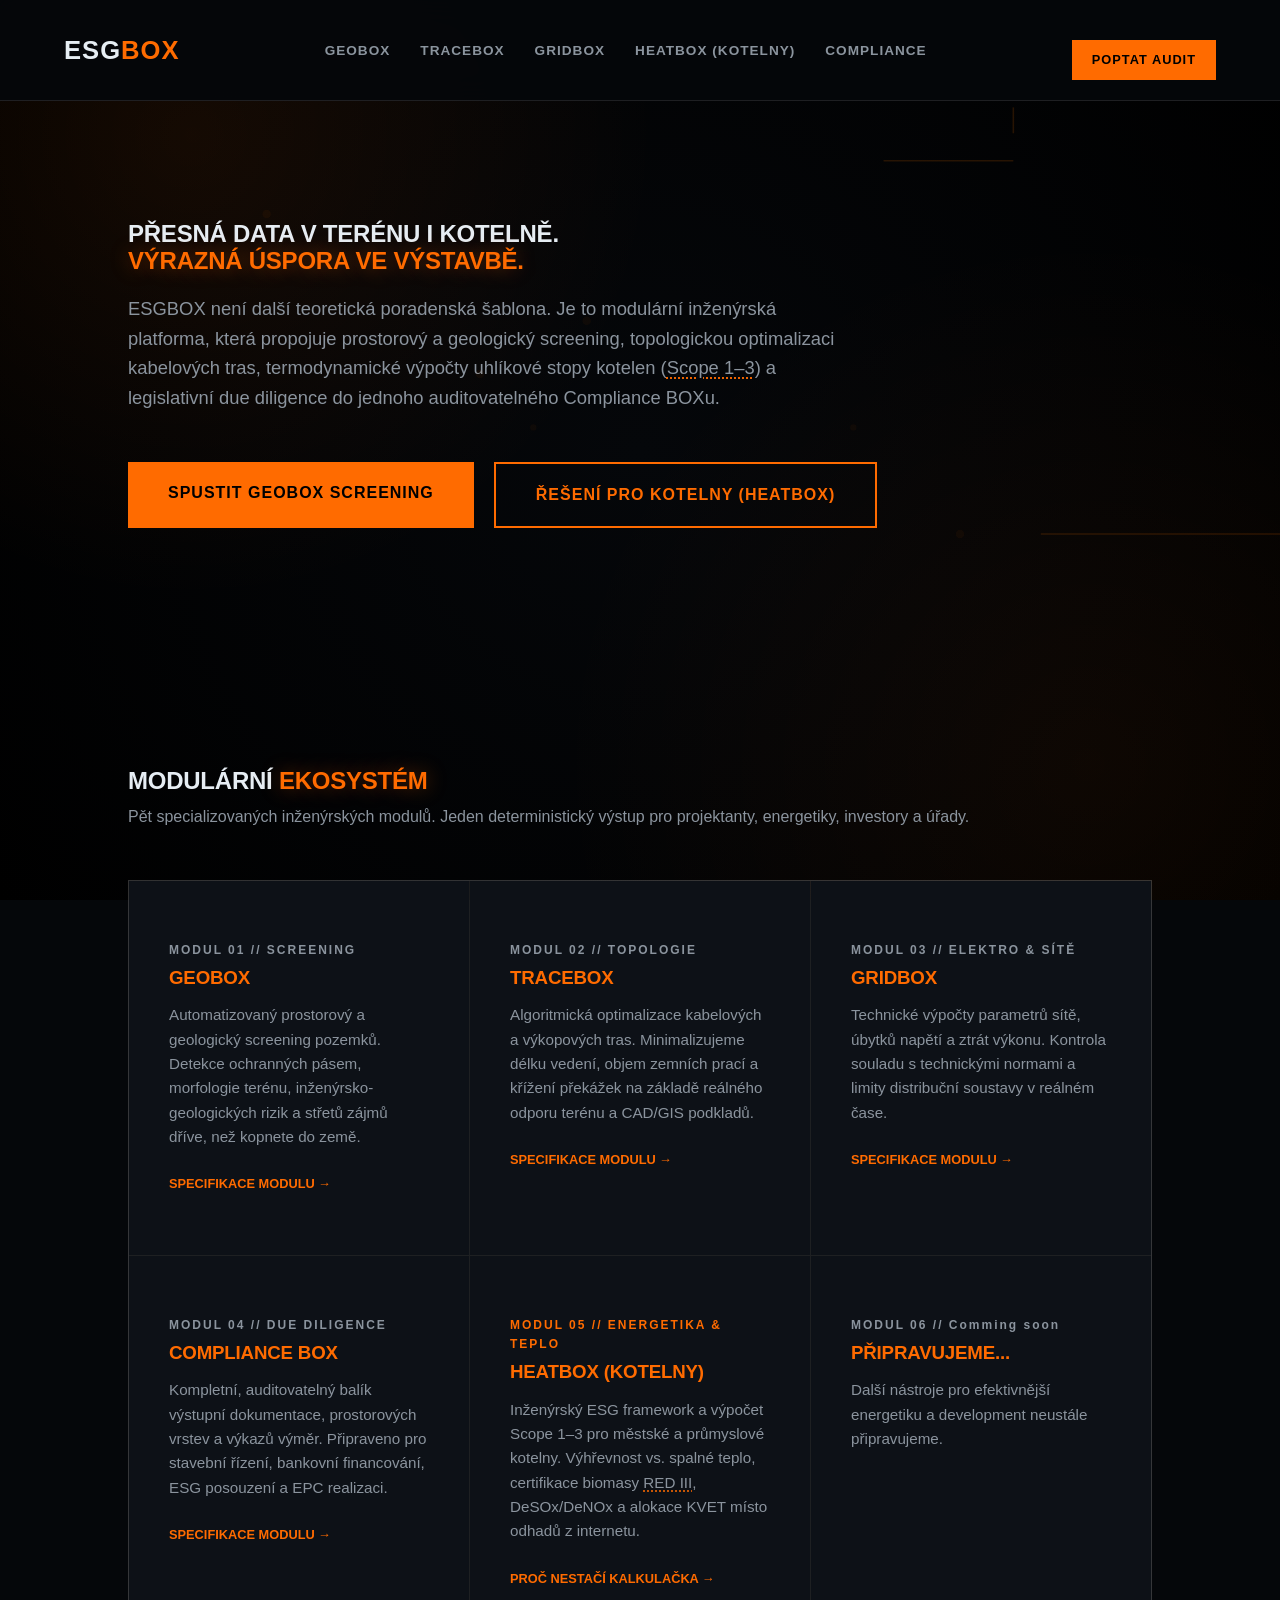
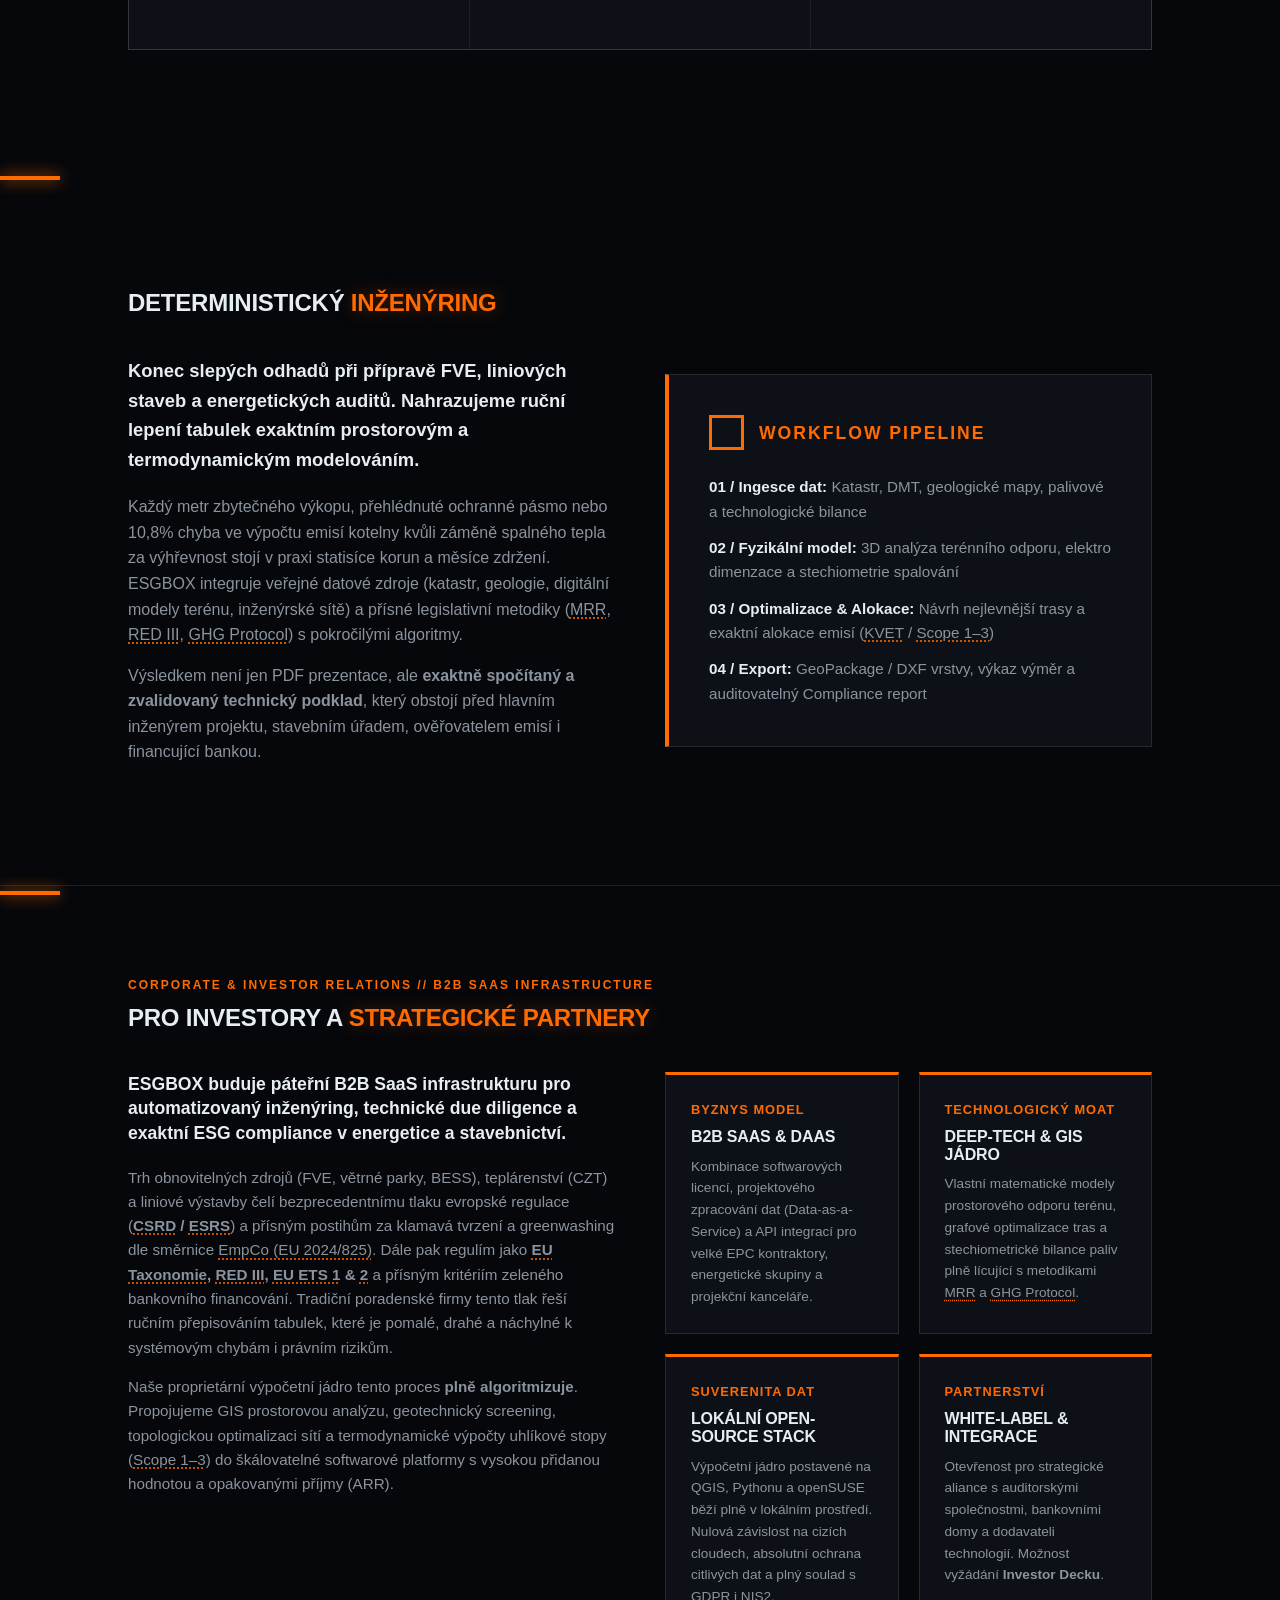
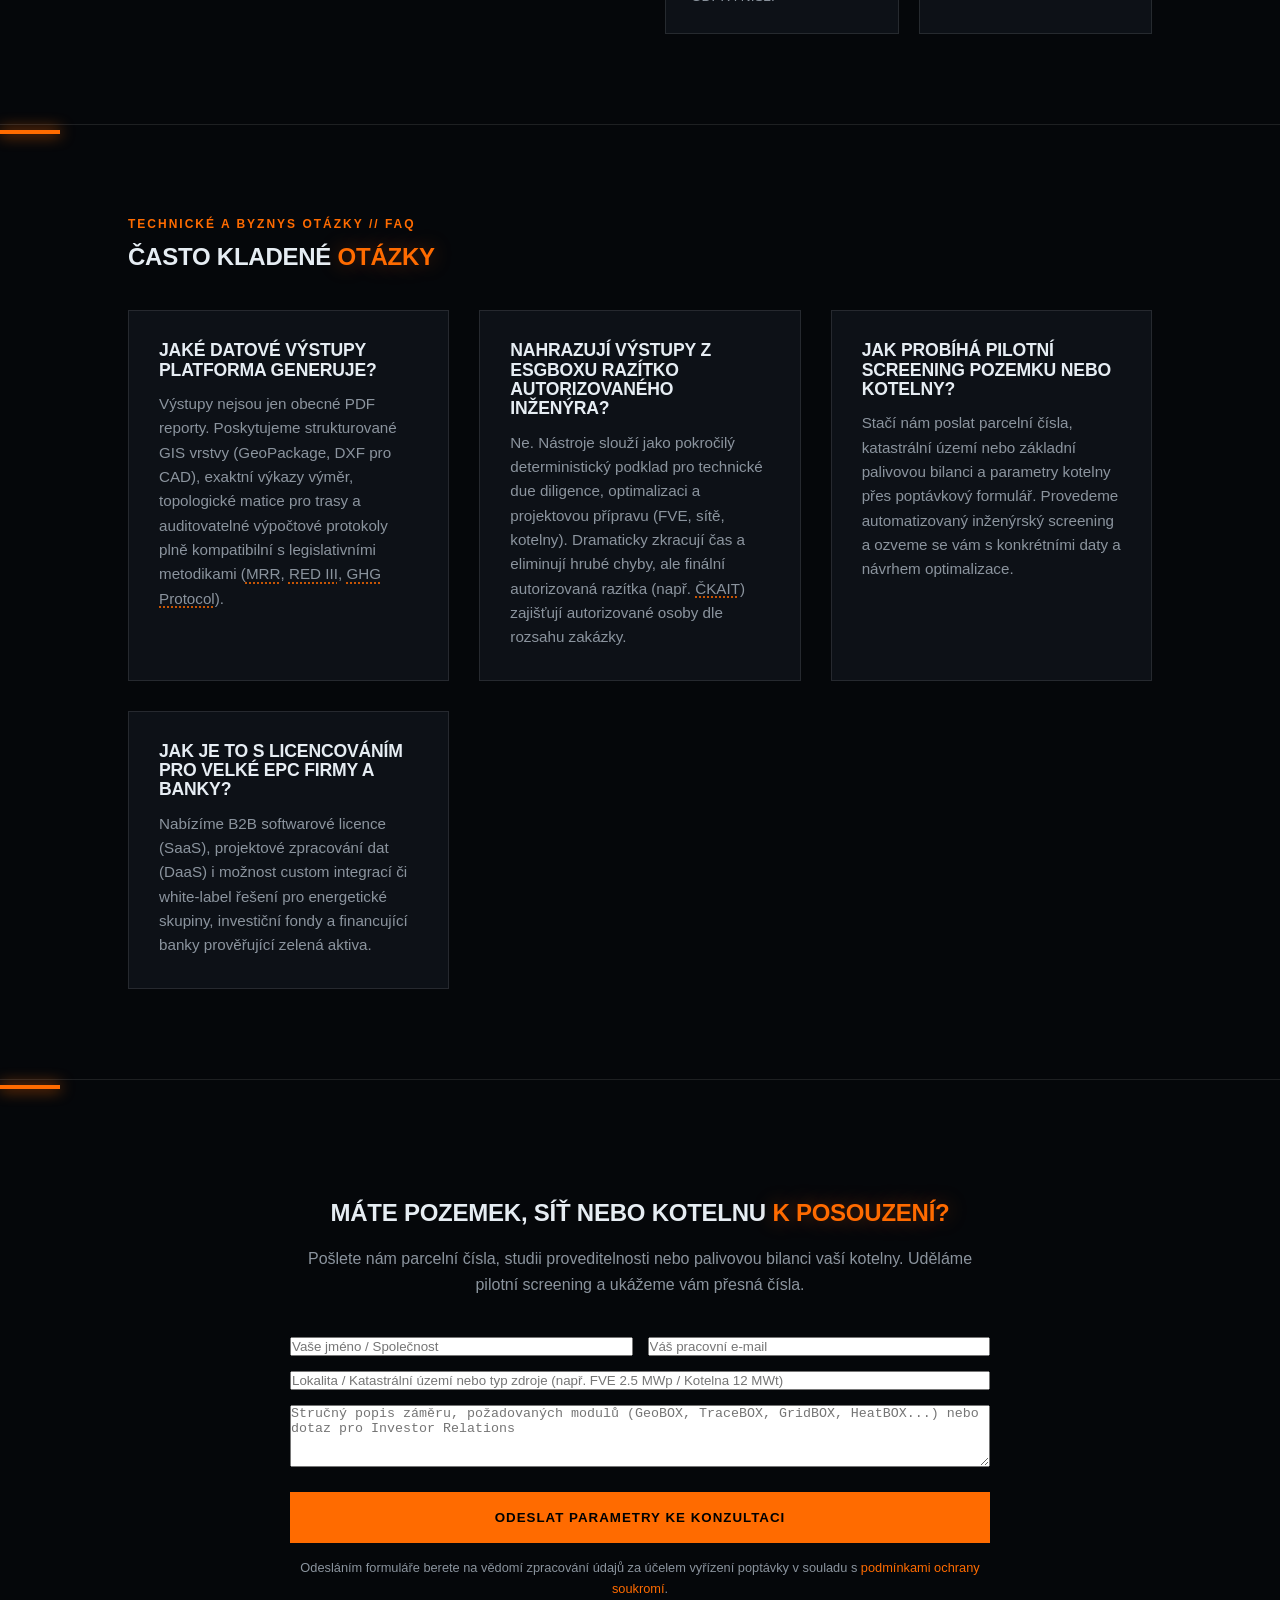
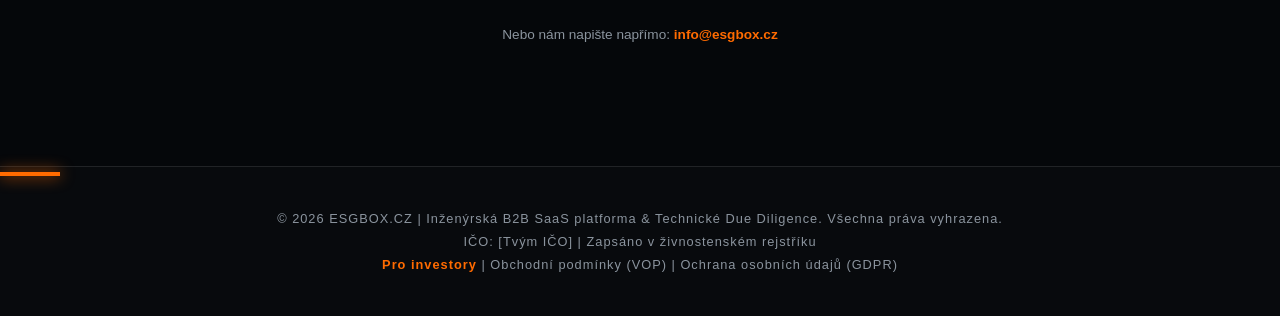
==== index.html @ dfa50ed7 "Update index.html" ====
<!DOCTYPE html>
<html lang="cs">
<head>
    <meta charset="UTF-8">
    <meta name="viewport" content="width=device-width, initial-scale=1.0">
    <title>ESGBOX | Inženýrská B2B SaaS platforma pro FVE, výstavbu a energetiku</title>
    <meta name="description" content="Modulární inženýrská B2B SaaS platforma pro automatizovaný screening pozemků (GeoBOX), topologickou optimalizaci tras (TraceBOX), výpočty sítí (GridBOX), emise kotelen (HeatBOX) a ESG compliance.">
    
    <!-- Open Graph / Sociální sítě (LinkedIn, Facebook, Slack atd.) -->
    <meta property="og:type" content="website">
    <meta property="og:url" content="https://esgbox.cz/">
    <meta property="og:title" content="ESGBOX | Inženýrská B2B SaaS platforma">
    <meta property="og:description" content="Modulární inženýrská B2B SaaS platforma pro automatizovaný screening pozemků (GeoBOX), topologickou optimalizaci tras (TraceBOX), výpočty sítí (GridBOX), emise kotelen (HeatBOX) a ESG compliance.">
    <meta property="og:image" content="https://esgbox.cz/preview.jpg">

    <!-- Twitter Card -->
    <meta name="twitter:card" content="summary_large_image">
    <meta name="twitter:url" content="https://esgbox.cz/">
    <meta name="twitter:title" content="ESGBOX | Inženýrská B2B SaaS platforma">
    <meta name="twitter:description" content="Modulární inženýrská B2B SaaS platforma pro automatizovaný screening pozemků (GeoBOX), topologickou optimalizaci tras (TraceBOX), výpočty sítí (GridBOX), emise kotelen (HeatBOX) a ESG compliance.">
    <meta name="twitter:image" content="https://esgbox.cz/preview.jpg">
    <link rel="icon" type="image/png" href="favicon.ico">

    <link rel="stylesheet" href="styles.css">
    <style>
        /* Jemné technické zvýraznění pro legislativní a metodické odkazy v textu */
        .leg-link {
            color: inherit;
            text-decoration: underline;
            text-decoration-style: dotted;
            text-decoration-color: var(--accent-color, #FF7A00);
            text-underline-offset: 3px;
            transition: color 0.2s ease, text-decoration-style 0.2s ease;
        }
        .leg-link:hover {
            color: var(--accent-color, #FF7A00);
            text-decoration-style: solid;
        }
    </style>
</head>
<body>
<!-- Ukazatel scrollu (Scroll Progress Bar) -->
<div id="scroll-progress"></div>
    <!-- Navigace -->
    <nav>
        <a href="index.html" class="logo">ESG<span>BOX</span></a>
        <ul>
            <li><a href="services/analyza.html">GeoBOX</a></li>
            <li><a href="services/strategie.html">TraceBOX</a></li>
            <li><a href="services/monitoring.html">GridBOX</a></li>
            <li><a href="services/kotelny.html">HeatBOX (Kotelny)</a></li>
            <li><a href="services/organizace.html">Compliance</a></li>
            
        </ul>
        <a href="#contact" class="cta-button" style="padding: 10px 20px; font-size: 0.8rem;">Poptat audit</a>
    </nav>

    <!-- Hero Sekce -->
    <section id="hero">
      <!-- Pozadí s čistou technickou line-art animací (kabely a trasy) -->
<div style="position: absolute; top: 0; left: 0; width: 100%; height: 100%; overflow: hidden; pointer-events: none; z-index: 0; opacity: 0.15;">
    <svg viewBox="0 0 1200 600" width="100%" height="100%" preserveAspectRatio="xMidYMid slice" xmlns="http://www.w3.org/2000/svg">
        <style>
            .tech-line {
                fill: none;
                stroke: #FF7A00;
                stroke-width: 1.5;
                stroke-dasharray: 1000;
                stroke-dashoffset: 1000;
                animation: drawTech 12s linear infinite;
            }
            .tech-node {
                fill: #FF7A00;
                opacity: 0.3;
                animation: pulseNode 4s ease-in-out infinite;
            }
            @keyframes drawTech {
                0% { stroke-dashoffset: 1000; opacity: 0; }
                10% { opacity: 0.8; }
                50% { stroke-dashoffset: 0; opacity: 1; }
                80% { stroke-dashoffset: -500; opacity: 0.5; }
                100% { stroke-dashoffset: -1000; opacity: 0; }
            }
            @keyframes pulseNode {
                0%, 100% { transform: scale(1); opacity: 0.3; }
                50% { transform: scale(1.5); opacity: 0.9; }
            }
        </style>

        <!-- Trasa 1: Levá síť / přívod -->
        <g>
            <path class="tech-line" d="M -50,150 L 250,150 L 350,250 L 550,250 L 650,100 L 950,100" />
            <circle class="tech-node" cx="250" cy="150" r="4" />
            <circle class="tech-node" cx="550" cy="250" r="4" style="animation-delay: 1s;" />
        </g>

        <!-- Trasa 2: Centrální křížení (kabeláž / sběrnice) -->
        <g>
            <path class="tech-line" d="M 100,450 L 300,450 L 450,300 L 750,300 L 900,450 L 1250,450" style="animation-delay: 2s;" />
            <circle class="tech-node" cx="450" cy="300" r="4" style="animation-delay: 2s;" />
            <circle class="tech-node" cx="900" cy="450" r="4" style="animation-delay: 3s;" />
        </g>

        <!-- Trasa 3: Detailní diagnostické smyčky (připomínající topologii sítě) -->
        <g>
            <path class="tech-line" d="M 350,50 L 350,200 L 500,350 L 800,350 L 950,200 L 950,50" style="animation-delay: 4s;" stroke-width="1" />
            <circle class="tech-node" cx="500" cy="350" r="3" style="animation-delay: 1.5s;" />
            <circle class="tech-node" cx="800" cy="350" r="3" style="animation-delay: 2.5s;" />
        </g>
    </svg>
</div>        <div class="hero-content">
            <h1>Přesná data v terénu i kotelně. <br><span class="highlight">Výrazná úspora ve výstavbě.</span></h1>
            <p style="color: var(--text-dim); max-width: 720px; font-size: 1.15rem; margin-bottom: 30px; margin-top: 20px;">
                ESGBOX není další teoretická poradenská šablona. Je to modulární inženýrská platforma, která propojuje prostorový a geologický screening, topologickou optimalizaci kabelových tras, termodynamické výpočty uhlíkové stopy kotelen (<a href="https://ghgprotocol.org/corporate-standard" target="_blank" rel="noopener noreferrer" class="leg-link" title="GHG Protocol Corporate Accounting and Reporting Standard">Scope 1–3</a>) a legislativní due diligence do jednoho auditovatelného Compliance BOXu.
            </p>
            <div style="display: flex; gap: 20px; flex-wrap: wrap;">
                <a href="services/analyza.html" class="cta-button">Spustit GeoBOX screening</a>
                <a href="services/kotelny.html" class="cta-button" style="background: transparent; border: 2px solid var(--accent-color); color: var(--accent-color);">Řešení pro kotelny (HeatBOX)</a>
            </div>
        </div>
    </section>

    <!-- Services Grid - Rozcestník modulů -->
    <section id="services">
        <h2>Modulární <span class="highlight">Ekosystém</span></h2>
        <p style="color: var(--text-dim); margin-top: 10px;">Pět specializovaných inženýrských modulů. Jeden deterministický výstup pro projektanty, energetiky, investory a úřady.</p>
        
        <div class="services-grid">
            <!-- Modul 01: GeoBOX -->
            <div class="service-card" onclick="window.location.href='services/analyza.html'" style="cursor: pointer;">
                <div style="font-size: 0.75rem; color: var(--text-dim); letter-spacing: 2px; margin-bottom: 8px; font-weight: 700;">MODUL 01 // SCREENING</div>
                <h3>GeoBOX</h3>
                <p>Automatizovaný prostorový a geologický screening pozemků. Detekce ochranných pásem, morfologie terénu, inženýrsko-geologických rizik a střetů zájmů dříve, než kopnete do země.</p>
                <span style="color: var(--accent-color); font-size: 0.8rem; font-weight: 800; display: block; margin-top: 25px;">SPECIFIKACE MODULU →</span>
            </div>

            <!-- Modul 02: TraceBOX -->
            <div class="service-card" onclick="window.location.href='services/strategie.html'" style="cursor: pointer;">
                <div style="font-size: 0.75rem; color: var(--text-dim); letter-spacing: 2px; margin-bottom: 8px; font-weight: 700;">MODUL 02 // TOPOLOGIE</div>
                <h3>TraceBOX</h3>
                <p>Algoritmická optimalizace kabelových a výkopových tras. Minimalizujeme délku vedení, objem zemních prací a křížení překážek na základě reálného odporu terénu a CAD/GIS podkladů.</p>
                <span style="color: var(--accent-color); font-size: 0.8rem; font-weight: 800; display: block; margin-top: 25px;">SPECIFIKACE MODULU →</span>
            </div>

            <!-- Modul 03: GridBOX -->
            <div class="service-card" onclick="window.location.href='services/monitoring.html'" style="cursor: pointer;">
                <div style="font-size: 0.75rem; color: var(--text-dim); letter-spacing: 2px; margin-bottom: 8px; font-weight: 700;">MODUL 03 // ELEKTRO &amp; SÍTĚ</div>
                <h3>GridBOX</h3>
                <p>Technické výpočty parametrů sítě, úbytků napětí a ztrát výkonu. Kontrola souladu s technickými normami a limity distribuční soustavy v reálném čase.</p>
                <span style="color: var(--accent-color); font-size: 0.8rem; font-weight: 800; display: block; margin-top: 25px;">SPECIFIKACE MODULU →</span>
            </div>

            <!-- Modul 04: Compliance BOX -->
            <div class="service-card" onclick="window.location.href='services/organizace.html'" style="cursor: pointer;">
                <div style="font-size: 0.75rem; color: var(--text-dim); letter-spacing: 2px; margin-bottom: 8px; font-weight: 700;">MODUL 04 // DUE DILIGENCE</div>
                <h3>Compliance BOX</h3>
                <p>Kompletní, auditovatelný balík výstupní dokumentace, prostorových vrstev a výkazů výměr. Připraveno pro stavební řízení, bankovní financování, ESG posouzení a EPC realizaci.</p>
                <span style="color: var(--accent-color); font-size: 0.8rem; font-weight: 800; display: block; margin-top: 25px;">SPECIFIKACE MODULU →</span>
            </div>

            <!-- Modul 05: HeatBOX -->
            <div class="service-card" onclick="window.location.href='services/kotelny.html'" style="cursor: pointer;">
                <div style="font-size: 0.75rem; color: var(--accent-color); letter-spacing: 2px; margin-bottom: 8px; font-weight: 800;">MODUL 05 // ENERGETIKA &amp; TEPLO</div>
                <h3>HeatBOX (Kotelny)</h3>
                <p>Inženýrský ESG framework a výpočet Scope 1–3 pro městské a průmyslové kotelny. Výhřevnost vs. spalné teplo, certifikace biomasy <a href="https://eur-lex.europa.eu/legal-content/CS/TXT/?uri=CELEX:32023L2413" target="_blank" rel="noopener noreferrer" class="leg-link" onclick="event.stopPropagation();" title="Směrnice (EU) 2023/2413 o podpoře využívání energie z obnovitelných zdrojů">RED III</a>, DeSOx/DeNOx a alokace KVET místo odhadů z internetu.</p>
                <span style="color: var(--accent-color); font-size: 0.8rem; font-weight: 800; display: block; margin-top: 25px;">PROČ NESTAČÍ KALKULAČKA →</span>
            </div>
             <!-- Modul 06: Comming soon -->
            <div class="service-card"  style="cursor: pointer;">
                <div style="font-size: 0.75rem; color: var(--text-dim); letter-spacing: 2px; margin-bottom: 8px; font-weight: 700;">MODUL 06 // Comming soon</div>
                <h3>Připravujeme...</h3>
                <p>Další nástroje pro efektivnější energetiku a development neustále připravujeme.</p>
        
            </div>
        </div>
    </section>

    <!-- O projektu / Architektura řešení -->
    <section id="about">
        <h2>Deterministický <span class="highlight">Inženýring</span></h2>
        <div style="display: grid; grid-template-columns: repeat(auto-fit, minmax(320px, 1fr)); gap: 50px; align-items: center; margin-top: 40px;">
            <div>
                <p style="color: var(--text-main); font-size: 1.15rem; font-weight: 600; margin-bottom: 20px;">
                    Konec slepých odhadů při přípravě FVE, liniových staveb a energetických auditů. Nahrazujeme ruční lepení tabulek exaktním prostorovým a termodynamickým modelováním.
                </p>
                <p style="color: var(--text-dim);">
                    Každý metr zbytečného výkopu, přehlédnuté ochranné pásmo nebo 10,8% chyba ve výpočtu emisí kotelny kvůli záměně spalného tepla za výhřevnost stojí v praxi statisíce korun a měsíce zdržení. ESGBOX integruje veřejné datové zdroje (katastr, geologie, digitální modely terénu, inženýrské sítě) a přísné legislativní metodiky (<a href="https://eur-lex.europa.eu/legal-content/CS/TXT/?uri=CELEX:32018R2066" target="_blank" rel="noopener noreferrer" class="leg-link" title="Prováděcí nařízení Komise (EU) 2018/2066 o monitorování a vykazování emisí skleníkových plynů">MRR</a>, <a href="https://eur-lex.europa.eu/legal-content/CS/TXT/?uri=CELEX:32023L2413" target="_blank" rel="noopener noreferrer" class="leg-link" title="Směrnice Evropského parlamentu a Rady (EU) 2023/2413 (RED III)">RED III</a>, <a href="https://ghgprotocol.org/" target="_blank" rel="noopener noreferrer" class="leg-link" title="Greenhouse Gas Protocol">GHG Protocol</a>) s pokročilými algoritmy.
                </p>
                <p style="color: var(--text-dim); margin-top: 15px;">
                    Výsledkem není jen PDF prezentace, ale <strong>exaktně spočítaný a zvalidovaný technický podklad</strong>, který obstojí před hlavním inženýrem projektu, stavebním úřadem, ověřovatelem emisí i financující bankou.
                </p>
            </div>
            
            <!-- Technický box s metrikami -->
            <div style="background: var(--card-bg); padding: 40px; border: 1px solid var(--border-color); border-left: 4px solid var(--accent-color); position: relative;">
                <div style="display: flex; align-items: center; gap: 15px; margin-bottom: 25px;">
                    <div style="width: 35px; height: 35px; border: 3px solid var(--accent-color);"></div>
                    <span style="color: var(--accent-color); font-weight: 900; font-size: 1.1rem; letter-spacing: 2px;">WORKFLOW PIPELINE</span>
                </div>
                <ul style="list-style: none; color: var(--text-dim); font-size: 0.95rem;">
                    <li style="margin-bottom: 12px;"><strong style="color: var(--text-main);">01 / Ingesce dat:</strong> Katastr, DMT, geologické mapy, palivové a technologické bilance</li>
                    <li style="margin-bottom: 12px;"><strong style="color: var(--text-main);">02 / Fyzikální model:</strong> 3D analýza terénního odporu, elektro dimenzace a stechiometrie spalování</li>
                    <li style="margin-bottom: 12px;"><strong style="color: var(--text-main);">03 / Optimalizace &amp; Alokace:</strong> Návrh nejlevnější trasy a exaktní alokace emisí (<a href="https://eur-lex.europa.eu/legal-content/CS/TXT/?uri=CELEX:32023L1791" target="_blank" rel="noopener noreferrer" class="leg-link" title="Směrnice (EU) 2023/1791 o energetické účinnosti (vysokoúčinná KVET)">KVET</a> / <a href="https://ghgprotocol.org/corporate-standard" target="_blank" rel="noopener noreferrer" class="leg-link" title="GHG Protocol Scope 1–3">Scope 1–3</a>)</li>
                    <li><strong style="color: var(--text-main);">04 / Export:</strong> GeoPackage / DXF vrstvy, výkaz výměr a auditovatelný Compliance report</li>
                </ul>
            </div>
        </div>
    </section>

    <!-- Sekce Pro investory a strategické partnery (SEO & B2B SaaS Positioning) -->
    <section id="investors" style="border-top: 1px solid var(--border-color); padding-top: 90px; padding-bottom: 90px;">
        <div style="font-size: 0.75rem; color: var(--accent-color); letter-spacing: 2px; margin-bottom: 10px; font-weight: 800; text-transform: uppercase;">
            CORPORATE &amp; INVESTOR RELATIONS // B2B SAAS INFRASTRUCTURE
        </div>
        <h2>Pro investory a <span class="highlight">Strategické partnery</span></h2>
        
        <div style="display: grid; grid-template-columns: repeat(auto-fit, minmax(320px, 1fr)); gap: 50px; margin-top: 40px; align-items: start;">
            
            <!-- Levý sloupec: B2B SaaS vize a SEO klíčová slova -->
            <div>
                <p style="color: var(--text-main); font-size: 1.1rem; font-weight: 600; margin-bottom: 20px; line-height: 1.4;">
                    ESGBOX buduje páteřní B2B SaaS infrastrukturu pro automatizovaný inženýring, technické due diligence a exaktní ESG compliance v energetice a stavebnictví.
                </p>
                <p style="color: var(--text-dim); font-size: 0.95rem; margin-bottom: 15px;">
                    Trh obnovitelných zdrojů (FVE, větrné parky, BESS), teplárenství (CZT) a liniové výstavby čelí bezprecedentnímu tlaku evropské regulace (<strong><a href="https://eur-lex.europa.eu/legal-content/CS/TXT/?uri=CELEX:32022L2464" target="_blank" rel="noopener noreferrer" class="leg-link" title="Směrnice (EU) 2022/2464 o podávání zpráv podniků o udržitelnosti (CSRD)">CSRD</a> / <a href="https://eur-lex.europa.eu/legal-content/CS/TXT/?uri=CELEX:32023R2772" target="_blank" rel="noopener noreferrer" class="leg-link" title="Nařízení Komise v přenesené pravomoci (EU) 2023/2772 – Evropské standardy pro podávání zpráv o udržitelnosti (ESRS)">ESRS</a></strong>) a přísným postihům za klamavá tvrzení a greenwashing dle směrnice <a href="https://eur-lex.europa.eu/legal-content/CS/TXT/?uri=CELEX:32024L0825" target="_blank" rel="noopener noreferrer" class="leg-link" title="Směrnice (EU) 2024/825 o posílení postavení spotřebitelů pro ekologickou transformaci (EmpCo)">EmpCo (EU 2024/825)</a>. Dále pak regulím jako <strong><a href="https://eur-lex.europa.eu/legal-content/CS/TXT/?uri=CELEX:32020R0852" target="_blank" rel="noopener noreferrer" class="leg-link" title="Nařízení (EU) 2020/852 o zřízení rámce pro usnadnění udržitelných investic (EU Taxonomie)">EU Taxonomie</a>, <a href="https://eur-lex.europa.eu/legal-content/CS/TXT/?uri=CELEX:32023L2413" target="_blank" rel="noopener noreferrer" class="leg-link" title="Směrnice (EU) 2023/2413 o podpoře využívání energie z obnovitelných zdrojů (RED III)">RED III</a>, <a href="https://eur-lex.europa.eu/legal-content/CS/TXT/?uri=CELEX:32003L0087" target="_blank" rel="noopener noreferrer" class="leg-link" title="Směrnice 2003/87/ES o vytvoření systému pro obchodování s povolenkami na emise skleníkových plynů (EU ETS 1)">EU ETS 1</a> &amp; <a href="https://eur-lex.europa.eu/legal-content/CS/TXT/?uri=CELEX:32023L0959" target="_blank" rel="noopener noreferrer" class="leg-link" title="Směrnice (EU) 2023/959, kterou se mění směrnice 2003/87/ES a zavádí systém obchodování s emisemi pro budovy a silniční dopravu (EU ETS 2)">2</a></strong> a přísným kritériím zeleného bankovního financování. Tradiční poradenské firmy tento tlak řeší ručním přepisováním tabulek, které je pomalé, drahé a náchylné k systémovým chybám i právním rizikům.
                </p>
                <p style="color: var(--text-dim); font-size: 0.95rem;">
                    Naše proprietární výpočetní jádro tento proces <strong>plně algoritmizuje</strong>. Propojujeme GIS prostorovou analýzu, geotechnický screening, topologickou optimalizaci sítí a termodynamické výpočty uhlíkové stopy (<a href="https://ghgprotocol.org/corporate-standard" target="_blank" rel="noopener noreferrer" class="leg-link" title="GHG Protocol Corporate Standard">Scope 1–3</a>) do škálovatelné softwarové platformy s vysokou přidanou hodnotou a opakovanými příjmy (ARR).
                </p>
            </div>

            <!-- Pravý sloupec: Strukturované pilíře byznys modelu -->
            <div style="display: grid; grid-template-columns: repeat(auto-fit, minmax(220px, 1fr)); gap: 20px;">
                
                <div style="background: var(--card-bg); padding: 25px; border: 1px solid var(--border-color); border-top: 3px solid var(--accent-color);">
                    <div style="color: var(--accent-color); font-weight: 900; font-size: 0.8rem; letter-spacing: 1px; margin-bottom: 8px;">BYZNYS MODEL</div>
                    <h3 style="font-size: 1rem; color: var(--text-main); margin-bottom: 10px;">B2B SaaS &amp; DaaS</h3>
                    <p style="color: var(--text-dim); font-size: 0.85rem;">
                        Kombinace softwarových licencí, projektového zpracování dat (Data-as-a-Service) a API integrací pro velké EPC kontraktory, energetické skupiny a projekční kanceláře.
                    </p>
                </div>

                <div style="background: var(--card-bg); padding: 25px; border: 1px solid var(--border-color); border-top: 3px solid var(--accent-color);">
                    <div style="color: var(--accent-color); font-weight: 900; font-size: 0.8rem; letter-spacing: 1px; margin-bottom: 8px;">TECHNOLOGICKÝ MOAT</div>
                    <h3 style="font-size: 1rem; color: var(--text-main); margin-bottom: 10px;">Deep-Tech &amp; GIS Jádro</h3>
                    <p style="color: var(--text-dim); font-size: 0.85rem;">
                        Vlastní matematické modely prostorového odporu terénu, grafové optimalizace tras a stechiometrické bilance paliv plně lícující s metodikami <a href="https://eur-lex.europa.eu/legal-content/CS/TXT/?uri=CELEX:32018R2066" target="_blank" rel="noopener noreferrer" class="leg-link" title="Prováděcí nařízení Komise (EU) 2018/2066 (MRR)">MRR</a> a <a href="https://ghgprotocol.org/" target="_blank" rel="noopener noreferrer" class="leg-link" title="Greenhouse Gas Protocol">GHG Protocol</a>.
                    </p>
                </div>

                <!-- Pilíř zaměřený na lokální Open-Source stack a suverenitu dat -->
                <div style="background: var(--card-bg); padding: 25px; border: 1px solid var(--border-color); border-top: 3px solid var(--accent-color);">
                    <div style="color: var(--accent-color); font-weight: 900; font-size: 0.8rem; letter-spacing: 1px; margin-bottom: 8px;">SUVERENITA DAT</div>
                    <h3 style="font-size: 1rem; color: var(--text-main); margin-bottom: 10px;">Lokální Open-Source Stack</h3>
                    <p style="color: var(--text-dim); font-size: 0.85rem;">
                        Výpočetní jádro postavené na QGIS, Pythonu a openSUSE běží plně v lokálním prostředí. Nulová závislost na cizích cloudech, absolutní ochrana citlivých dat a plný soulad s GDPR i NIS2.
                    </p>
                </div>

                <div style="background: var(--card-bg); padding: 25px; border: 1px solid var(--border-color); border-top: 3px solid var(--accent-color);">
                    <div style="color: var(--accent-color); font-weight: 900; font-size: 0.8rem; letter-spacing: 1px; margin-bottom: 8px;">PARTNERSTVÍ</div>
                    <h3 style="font-size: 1rem; color: var(--text-main); margin-bottom: 10px;">White-Label &amp; Integrace</h3>
                    <p style="color: var(--text-dim); font-size: 0.85rem;">
                        Otevřenost pro strategické aliance s auditorskými společnostmi, bankovními domy a dodavateli technologií. Možnost vyžádání <strong>Investor Decku</strong>.
                    </p>
                </div>

            </div>
        </div>
    </section>

    <!-- FAQ Sekce -->
    <section id="faq" style="border-top: 1px solid var(--border-color); padding-top: 90px; padding-bottom: 90px;">
        <div style="font-size: 0.75rem; color: var(--accent-color); letter-spacing: 2px; margin-bottom: 10px; font-weight: 800; text-transform: uppercase;">
            TECHNICKÉ A BYZNYS OTÁZKY // FAQ
        </div>
        <h2>Často kladené <span class="highlight">Otázky</span></h2>
        
        <div style="display: grid; grid-template-columns: repeat(auto-fit, minmax(320px, 1fr)); gap: 30px; margin-top: 40px;">
            
            <!-- FAQ Item 1 -->
            <div style="background: var(--card-bg); padding: 30px; border: 1px solid var(--border-color);">
                <h3 style="font-size: 1.1rem; color: var(--text-main); margin-bottom: 12px;">Jaké datové výstupy platforma generuje?</h3>
                <p style="color: var(--text-dim); font-size: 0.95rem; line-height: 1.6;">
                    Výstupy nejsou jen obecné PDF reporty. Poskytujeme strukturované GIS vrstvy (GeoPackage, DXF pro CAD), exaktní výkazy výměr, topologické matice pro trasy a auditovatelné výpočtové protokoly plně kompatibilní s legislativními metodikami (<a href="https://eur-lex.europa.eu/legal-content/CS/TXT/?uri=CELEX:32018R2066" target="_blank" rel="noopener noreferrer" class="leg-link" title="Prováděcí nařízení Komise (EU) 2018/2066 (MRR)">MRR</a>, <a href="https://eur-lex.europa.eu/legal-content/CS/TXT/?uri=CELEX:32023L2413" target="_blank" rel="noopener noreferrer" class="leg-link" title="Směrnice (EU) 2023/2413 (RED III)">RED III</a>, <a href="https://ghgprotocol.org/" target="_blank" rel="noopener noreferrer" class="leg-link" title="Greenhouse Gas Protocol">GHG Protocol</a>).
                </p>
            </div>

            <!-- FAQ Item 2 -->
            <div style="background: var(--card-bg); padding: 30px; border: 1px solid var(--border-color);">
                <h3 style="font-size: 1.1rem; color: var(--text-main); margin-bottom: 12px;">Nahrazují výstupy z ESGBOXu razítko autorizovaného inženýra?</h3>
                <p style="color: var(--text-dim); font-size: 0.95rem; line-height: 1.6;">
                    Ne. Nástroje slouží jako pokročilý deterministický podklad pro technické due diligence, optimalizaci a projektovou přípravu (FVE, sítě, kotelny). Dramaticky zkracují čas a eliminují hrubé chyby, ale finální autorizovaná razítka (např. <a href="https://www.ckait.cz/" target="_blank" rel="noopener noreferrer" class="leg-link" title="Česká komora autorizovaných inženýrů a techniků činných ve výstavbě">ČKAIT</a>) zajišťují autorizované osoby dle rozsahu zakázky.
                </p>
            </div>

            <!-- FAQ Item 3 -->
            <div style="background: var(--card-bg); padding: 30px; border: 1px solid var(--border-color);">
                <h3 style="font-size: 1.1rem; color: var(--text-main); margin-bottom: 12px;">Jak probíhá pilotní screening pozemku nebo kotelny?</h3>
                <p style="color: var(--text-dim); font-size: 0.95rem; line-height: 1.6;">
                    Stačí nám poslat parcelní čísla, katastrální území nebo základní palivovou bilanci a parametry kotelny přes poptávkový formulář. Provedeme automatizovaný inženýrský screening a ozveme se vám s konkrétními daty a návrhem optimalizace.
                </p>
            </div>

            <!-- FAQ Item 4 -->
            <div style="background: var(--card-bg); padding: 30px; border: 1px solid var(--border-color);">
                <h3 style="font-size: 1.1rem; color: var(--text-main); margin-bottom: 12px;">Jak je to s licencováním pro velké EPC firmy a banky?</h3>
                <p style="color: var(--text-dim); font-size: 0.95rem; line-height: 1.6;">
                    Nabízíme B2B softwarové licence (SaaS), projektové zpracování dat (DaaS) i možnost custom integrací či white-label řešení pro energetické skupiny, investiční fondy a financující banky prověřující zelená aktiva.
                </p>
            </div>

        </div>
    </section>

    <!-- Kontakt & Poptávka -->
    <section id="contact" style="border-top: 1px solid var(--border-color);">
        <div style="max-width: 700px; margin: 0 auto; text-align: center;">
            <h2>Máte pozemek, síť nebo kotelnu <span class="highlight">K posouzení?</span></h2>
            <p style="margin-top: 20px; margin-bottom: 40px; color: var(--text-dim);">
                Pošlete nám parcelní čísla, studii proveditelnosti nebo palivovou bilanci vaší kotelny. Uděláme pilotní screening a ukážeme vám přesná čísla.
            </p>
            
            <form action="https://api.web3forms.com/submit" method="POST" style="display: grid; gap: 15px; text-align: left;">
                <!-- Web3Forms Access Key -->
                <input type="hidden" name="apikey" value="874bbd70-4fda-43f8-a46a-36717f3061a6">
                
                <!-- Honeypot past na boty -->
                <input type="checkbox" name="botcheck" class="hidden" style="display: none !important;" autocomplete="off">

                <div style="display: grid; grid-template-columns: repeat(auto-fit, minmax(250px, 1fr)); gap: 15px;">
                    <input type="text" name="Jmeno" placeholder="Vaše jméno / Společnost" required class="form-input">
                    <input type="email" name="Email" placeholder="Váš pracovní e-mail" required class="form-input">
                </div>
                
                <input type="text" name="Lokalita_Projekt" placeholder="Lokalita / Katastrální území nebo typ zdroje (např. FVE 2.5 MWp / Kotelna 12 MWt)" class="form-input">
                <textarea name="Zprava" rows="4" placeholder="Stručný popis záměru, požadovaných modulů (GeoBOX, TraceBOX, GridBOX, HeatBOX...) nebo dotaz pro Investor Relations" class="form-input"></textarea>
                
                <button type="submit" class="cta-button" style="width: 100%; text-align: center; margin-top: 10px;">Odeslat parametry ke konzultaci</button>
            </form>
            
            <p style="font-size: 0.8rem; color: var(--text-dim); margin-top: 15px; text-align: center;">
                Odesláním formuláře berete na vědomí zpracování údajů za účelem vyřízení poptávky v souladu s <a href="gdpr.html" style="color: var(--accent-color); text-decoration: none;">podmínkami ochrany soukromí</a>.
            </p>
            
            <p style="margin-top: 25px; font-size: 0.85rem; color: var(--text-dim);">
                Nebo nám napište napřímo: <a href="mailto:info@esgbox.cz" style="color: var(--accent-color); text-decoration: none; font-weight: 700;">info@esgbox.cz</a>
            </p>
        </div>
    </section>

    <!-- Patička -->
    <footer style="padding: 40px 10%; border-top: 1px solid var(--border-color); text-align: center; font-size: 0.8rem; color: var(--text-dim); background: #080a0d;">
        <p style="letter-spacing: 1px; line-height: 1.8;">
            &copy; 2026 ESGBOX.CZ | Inženýrská B2B SaaS platforma &amp; Technické Due Diligence. Všechna práva vyhrazena.<br>
            IČO: [Tvým IČO] | Zapsáno v živnostenském rejstříku<br>
            <a href="#investors" style="color: var(--accent-color); text-decoration: none; font-weight: 700;">Pro investory</a> | 
            <a href="podminky.html" style="color: var(--text-dim); text-decoration: none;">Obchodní podmínky (VOP)</a> | 
            <a href="gdpr.html" style="color: var(--text-dim); text-decoration: none;">Ochrana osobních údajů (GDPR)</a>
        </p>
    </footer>

    <!-- Cookies Lišta -->
    <div id="cookie-banner" style="display: none;">
        <p>
            Tento web používá k měření návštěvnosti analytické cookies (Google Analytics). Pokračováním v prohlížení souhlasíte s jejich využitím v souladu s našimi <a href="gdpr.html">podmínkami ochrany soukromí</a>.
        </p>
        <div class="cookie-buttons">
            <button class="cookie-btn" onclick="rejectCookies()">Pouze nezbytné</button>
            <button class="cookie-btn accept" onclick="acceptCookies()">Přijmout vše</button>
        </div>
    </div>

    <script src="script.js"></script>
</body>
</html>
---- styles.css ----
/* 
 * ESG BOX - Power-Box Design System 
 * Orange Edition v2.0
 */

:root {
    --primary-bg: #05070a;      /* Černá barva boxu */
    --card-bg: #0d1117;         /* Původní barva těla webu */
    --accent-color: #ff6b00;    /* Bojová oranžová */
    --accent-glow: rgba(255, 107, 0, 0.4);
    --text-main: #e6edf3;       /* Světlý text[cite: 1] */
    --text-dim: #8b949e;        /* Šedý text[cite: 1] */
    --border-color: rgba(255, 255, 255, 0.1);
    --transition-fast: 0.2s cubic-bezier(0.17, 0.67, 0.83, 0.67);
}

/* --- ZÁKLADNÍ NASTAVENÍ --- */
* {
    margin: 0;
    padding: 0;
    box-sizing: border-box;
}

body {
    background-color: var(--primary-bg);
    color: var(--text-main);
    font-family: 'Segoe UI', Roboto, Helvetica, Arial, sans-serif;
    line-height: 1.6;
    overflow-x: hidden;
}

/* Dynamický gradient na pozadí */
body::before {
    content: "";
    position: fixed;
    top: 0; left: 0; width: 100%; height: 100%;
    background: radial-gradient(circle at 15% 15%, rgba(255, 107, 0, 0.04) 0%, transparent 40%);
    z-index: -1;
}

/* --- TYPOGRAFIE --- */
h1, h2, h3 {
    text-transform: uppercase;
    letter-spacing: -0.01em;
    font-weight: 800;
    line-height: 1.1;
}

.highlight {
    color: var(--accent-color);
    text-shadow: 0 0 20px var(--accent-glow);
}

/* --- NAVIGACE[cite: 1] --- */
nav {
    display: flex;
    justify-content: space-between;
    align-items: center;
    padding: 20px 5%;
    background: rgba(5, 7, 10, 0.9);
    backdrop-filter: blur(15px);
    position: sticky;
    top: 0;
    z-index: 1000;
    border-bottom: 1px solid var(--border-color);
}

.logo {
    font-weight: 900;
    font-size: 1.6rem;
    color: var(--text-main);
    text-decoration: none;
    transition: transform 0.1s ease-out; /* Pro magnetic efekt v JS */
}

.logo span { color: var(--accent-color); }

nav ul { display: flex; list-style: none; gap: 30px; }
nav a {
    text-decoration: none;
    color: var(--text-dim);
    font-weight: 600;
    font-size: 0.85rem;
    text-transform: uppercase;
    letter-spacing: 1px;
    transition: var(--transition-fast);
}

nav a:hover { color: var(--accent-color); }

/* --- SECTIONS[cite: 1] --- */
section {
    padding: 120px 10%;
    max-width: 1400px;
    margin: 0 auto;
}

/* --- SERVICES GRID (The "Box" Look)[cite: 1] --- */
.services-grid {
    display: grid;
    grid-template-columns: repeat(auto-fit, minmax(300px, 1fr));
    gap: 1px; /* Tenké linky jako spoje krabice */
    background: var(--border-color);
    border: 1px solid var(--border-color);
    margin-top: 50px;
}

.service-card {
    background: var(--card-bg);
    padding: 60px 40px;
    transition: var(--transition-fast);
    position: relative;
    overflow: hidden;
}

.service-card:hover {
    background: #161b22;
    transform: scale(1.02);
    z-index: 10;
    box-shadow: 0 20px 50px rgba(0, 0, 0, 0.6), 0 0 15px rgba(255, 107, 0, 0.05);
}

.service-card::before {
    content: "";
    position: absolute;
    left: 0; bottom: 0; width: 100%; height: 0;
    background: var(--accent-color);
    transition: var(--transition-fast);
}

.service-card:hover::before { height: 4px; }

.service-card h3 { color: var(--accent-color); margin-bottom: 15px; }
.service-card p { color: var(--text-dim); font-size: 0.95rem; }

/* --- TLAČÍTKA[cite: 1] --- */
.cta-button {
    display: inline-block;
    padding: 18px 40px;
    background: var(--accent-color);
    color: #000;
    text-decoration: none;
    font-weight: 900;
    text-transform: uppercase;
    letter-spacing: 1px;
    border: none;
    cursor: pointer;
    transition: var(--transition-fast);
    margin-top: 20px;
}

.cta-button:hover {
    transform: translateY(-3px);
    box-shadow: 0 10px 30px var(--accent-glow);
}

/* --- RESPONZIVITA[cite: 1] --- */
@media (max-width: 768px) {
    nav ul { display: none; }
    section { padding: 80px 6%; }
    .services-grid { gap: 15px; background: transparent; border: none; }
    .service-card { border: 1px solid var(--border-color); padding: 40px 30px; }
}

/* Custom Scrollbar pro dospělý vzhled */
::-webkit-scrollbar { width: 8px; }
::-webkit-scrollbar-track { background: var(--primary-bg); }

::-webkit-scrollbar-thumb { background: #30363d; border-radius: 4px; }
::-webkit-scrollbar-thumb:hover { background: var(--accent-color); }
/* --- DYNAMICKÉ POZADÍ S ORANŽOVÝMI ODLESKY --- */
body::before {
    content: "";
    position: fixed;
    top: 0;
    left: 0;
    width: 100%;
    height: 100%;
    /* Kombinace několika gradientů pro hloubku */
    background: 
        radial-gradient(circle at 15% 15%, rgba(255, 107, 0, 0.08) 0%, transparent 35%),
        radial-gradient(circle at 85% 85%, rgba(255, 107, 0, 0.05) 0%, transparent 40%),
        radial-gradient(circle at 50% 50%, rgba(5, 7, 10, 1) 0%, #000 100%);
    z-index: -2; /* Musí být úplně vespod */
    animation: backgroundDrift 20s ease-infinite alternate;
}

/* Jemná animace pohybu odlesků */
@keyframes backgroundDrift {
    0% { transform: scale(1); }
    100% { transform: scale(1.1) translate(10px, 10px); }
}

/* Přidání druhého fixního odlesku pro texturu */
body::after {
    content: "";
    position: fixed;
    top: 0;
    left: 0;
    width: 100%;
    height: 100%;
    background: url('https://www.transparenttextures.com/patterns/stardust.png'); /* Jemný šum pro hi-tech vzhled */
    opacity: 0.1;
    z-index: -1;
    pointer-events: none;
}
section {
    position: relative;
}

/* Světelný odlesk pod nadpisem sekce */
section h2::after {
    content: "";
    position: absolute;
    left: 0;
    bottom: -10px;
    width: 60px;
    height: 4px;
    background: var(--accent-color);
    box-shadow: 0 0 15px var(--accent-color); /* Oranžová záře pod čárou */
}
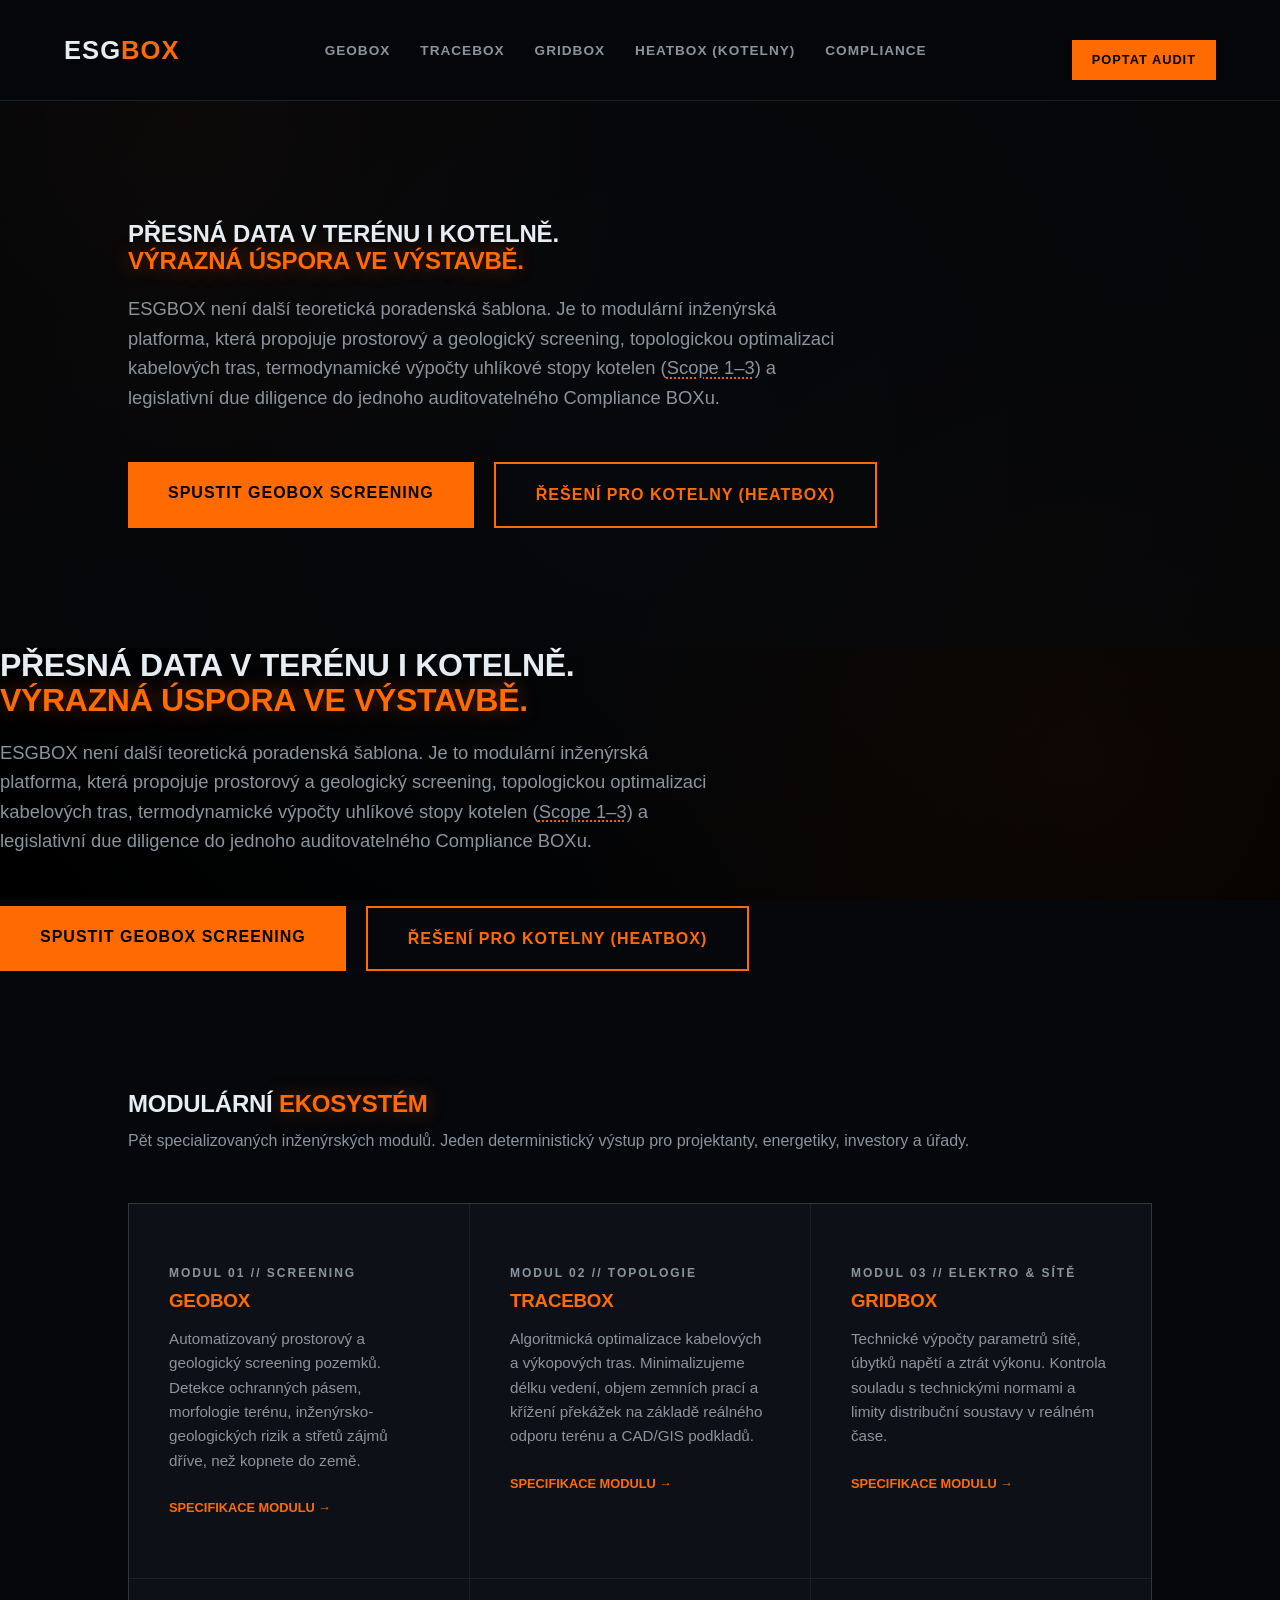
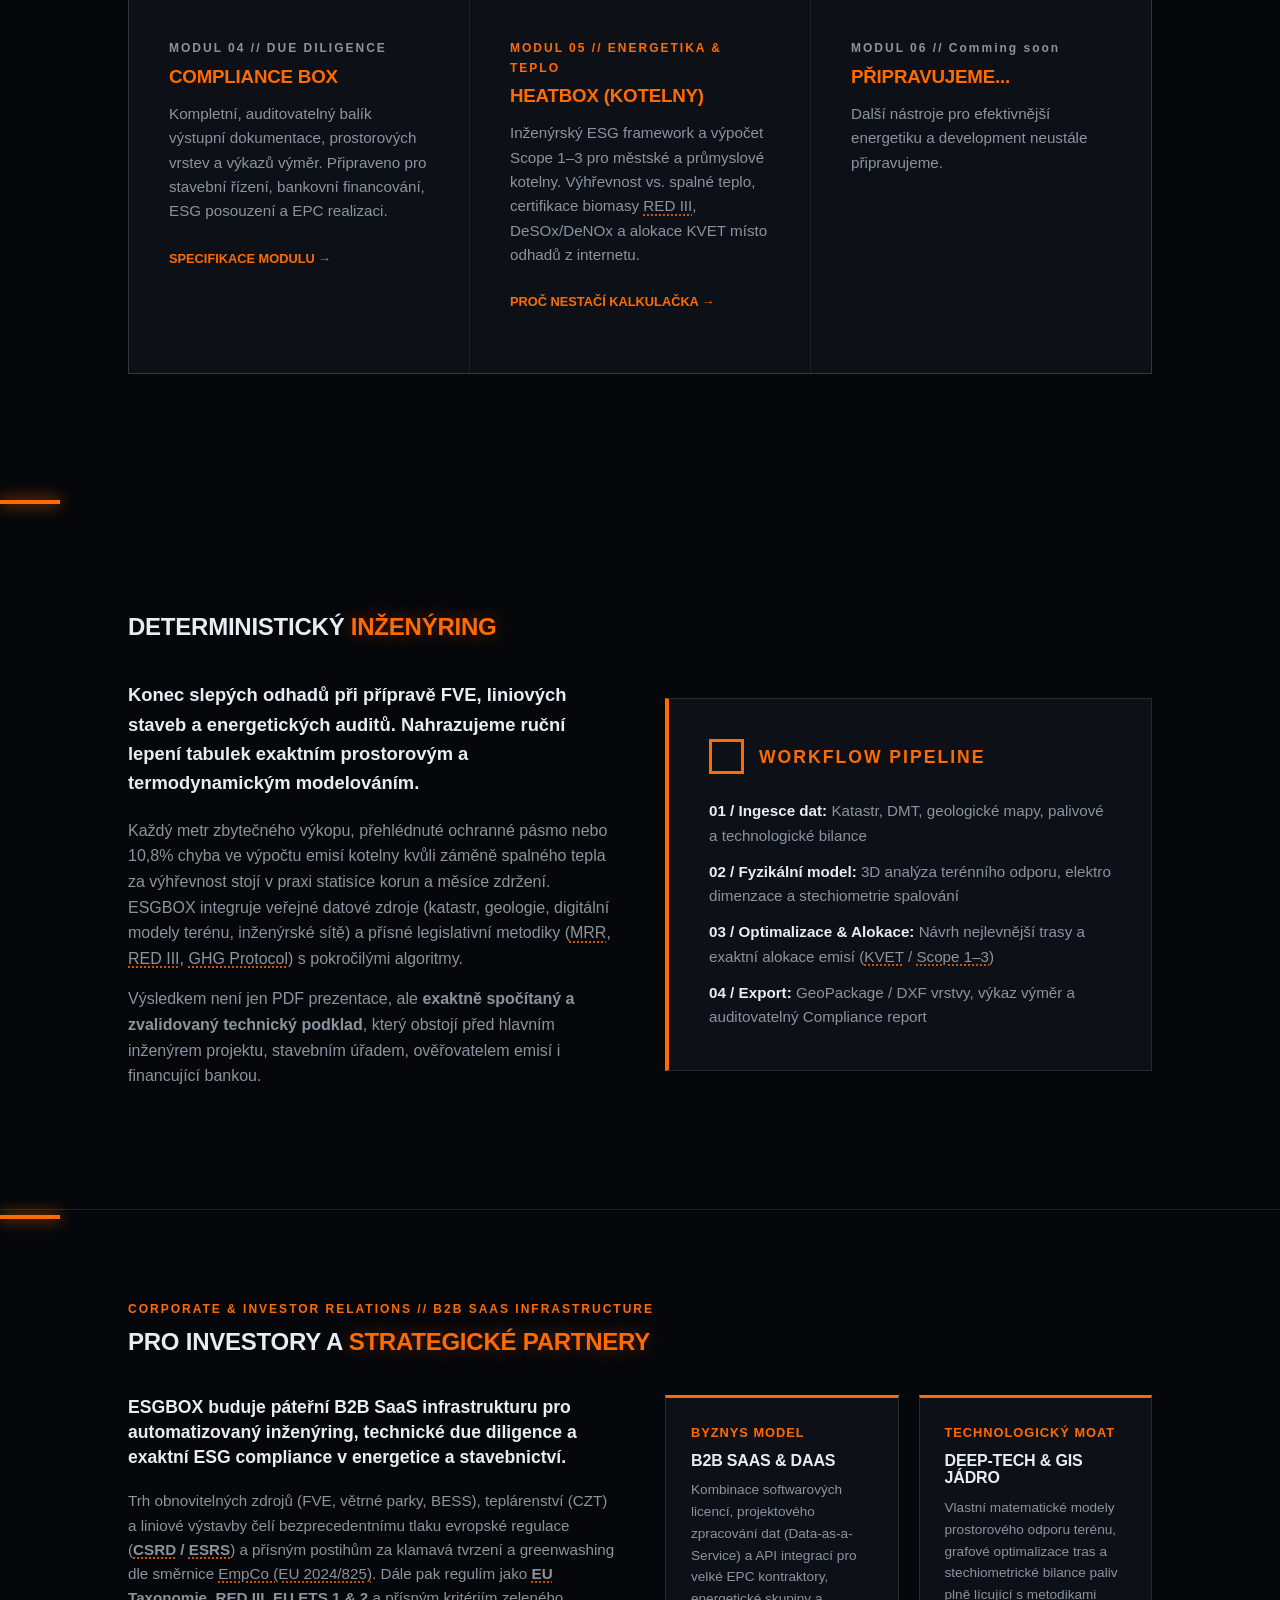
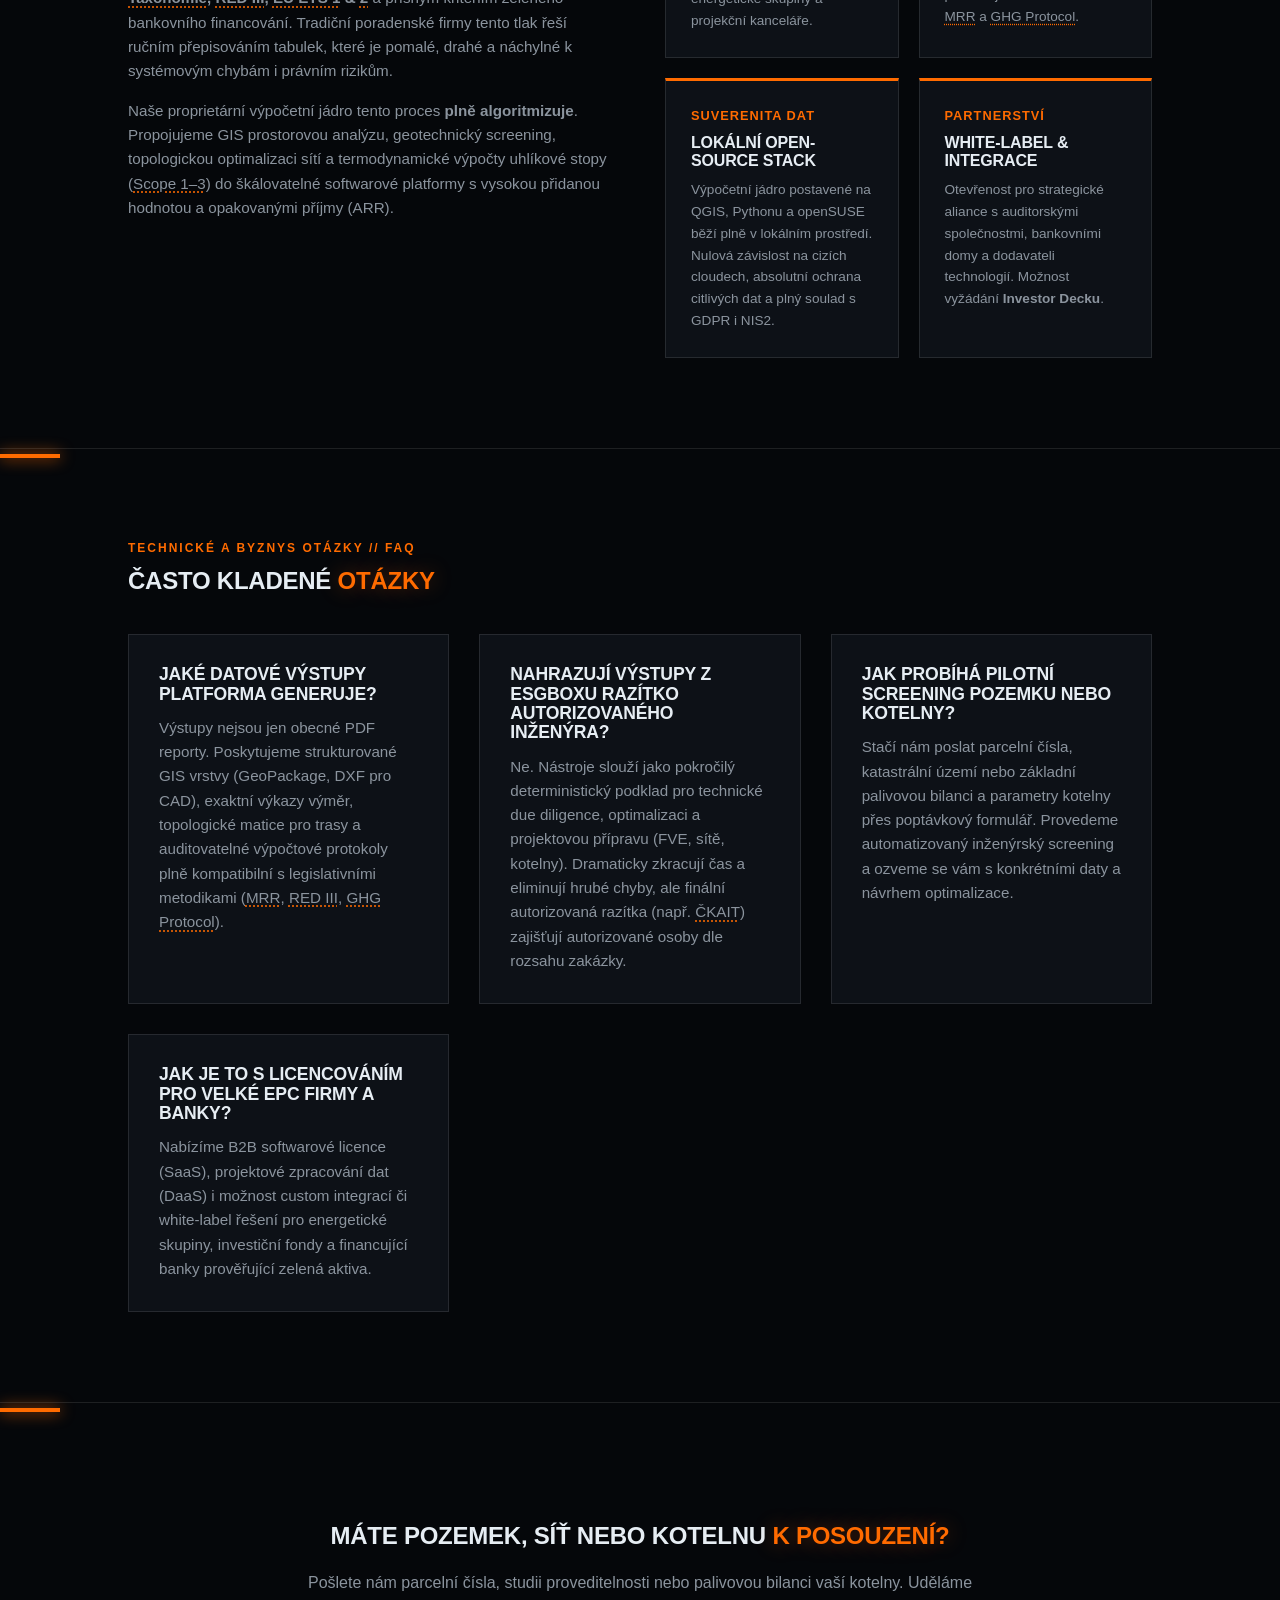
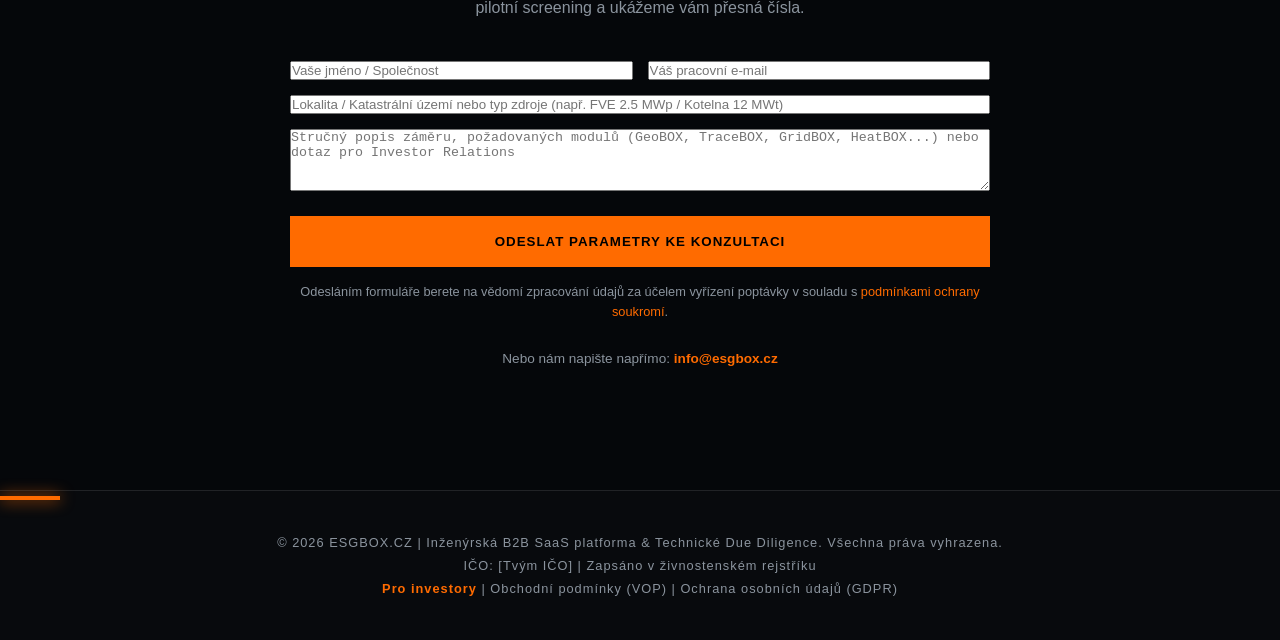
==== commit 9aa1cbcb: "Update index.html" ====
--- a/index.html
+++ b/index.html
@@ -56,59 +56,28 @@
     </nav>
 
     <!-- Hero Sekce -->
-    <section id="hero">
-      <!-- Pozadí s čistou technickou line-art animací (kabely a trasy) -->
-<div style="position: absolute; top: 0; left: 0; width: 100%; height: 100%; overflow: hidden; pointer-events: none; z-index: 0; opacity: 0.15;">
-    <svg viewBox="0 0 1200 600" width="100%" height="100%" preserveAspectRatio="xMidYMid slice" xmlns="http://www.w3.org/2000/svg">
-        <style>
-            .tech-line {
-                fill: none;
-                stroke: #FF7A00;
-                stroke-width: 1.5;
-                stroke-dasharray: 1000;
-                stroke-dashoffset: 1000;
-                animation: drawTech 12s linear infinite;
-            }
-            .tech-node {
-                fill: #FF7A00;
-                opacity: 0.3;
-                animation: pulseNode 4s ease-in-out infinite;
-            }
-            @keyframes drawTech {
-                0% { stroke-dashoffset: 1000; opacity: 0; }
-                10% { opacity: 0.8; }
-                50% { stroke-dashoffset: 0; opacity: 1; }
-                80% { stroke-dashoffset: -500; opacity: 0.5; }
-                100% { stroke-dashoffset: -1000; opacity: 0; }
-            }
-            @keyframes pulseNode {
-                0%, 100% { transform: scale(1); opacity: 0.3; }
-                50% { transform: scale(1.5); opacity: 0.9; }
-            }
-        </style>
-
-        <!-- Trasa 1: Levá síť / přívod -->
-        <g>
-            <path class="tech-line" d="M -50,150 L 250,150 L 350,250 L 550,250 L 650,100 L 950,100" />
-            <circle class="tech-node" cx="250" cy="150" r="4" />
-            <circle class="tech-node" cx="550" cy="250" r="4" style="animation-delay: 1s;" />
-        </g>
-
-        <!-- Trasa 2: Centrální křížení (kabeláž / sběrnice) -->
-        <g>
-            <path class="tech-line" d="M 100,450 L 300,450 L 450,300 L 750,300 L 900,450 L 1250,450" style="animation-delay: 2s;" />
-            <circle class="tech-node" cx="450" cy="300" r="4" style="animation-delay: 2s;" />
-            <circle class="tech-node" cx="900" cy="450" r="4" style="animation-delay: 3s;" />
-        </g>
-
-        <!-- Trasa 3: Detailní diagnostické smyčky (připomínající topologii sítě) -->
-        <g>
-            <path class="tech-line" d="M 350,50 L 350,200 L 500,350 L 800,350 L 950,200 L 950,50" style="animation-delay: 4s;" stroke-width="1" />
-            <circle class="tech-node" cx="500" cy="350" r="3" style="animation-delay: 1.5s;" />
-            <circle class="tech-node" cx="800" cy="350" r="3" style="animation-delay: 2.5s;" />
-        </g>
-    </svg>
-</div>        <div class="hero-content">
+    <section id="hero" style="position: relative; overflow: hidden;">
+      <!-- Pozadí s plynulou videosmyčkou deep-tech ESG energetiky -->
+      <video autoplay muted loop playsinline style="position: absolute; top: 0; left: 0; width: 100%; height: 100%; object-fit: cover; z-index: 0; opacity: 0.25; pointer-events: none;">
+          <source src="assets/video.mp4" type="video/mp4">
+          Váš prohlížeč nepodporuje přehrávání videí v pozadí.
+      </video>
+
+      <!-- Tmavý překryv (overlay) pro zajištění maximální čitelnosti textu -->
+      <div style="position: absolute; top: 0; left: 0; width: 100%; height: 100%; background: rgba(8, 10, 13, 0.65); z-index: 1; pointer-events: none;"></div>
+
+      <!-- Obsah hero sekce musí mít vyšší z-index, aby byl nad videem -->
+      <div class="hero-content" style="position: relative; z-index: 2;">
+          <h1>Přesná data v terénu i kotelně. <br><span class="highlight">Výrazná úspora ve výstavbě.</span></h1>
+          <p style="color: var(--text-dim); max-width: 720px; font-size: 1.15rem; margin-bottom: 30px; margin-top: 20px;">
+              ESGBOX není další teoretická poradenská šablona. Je to modulární inženýrská platforma, která propojuje prostorový a geologický screening, topologickou optimalizaci kabelových tras, termodynamické výpočty uhlíkové stopy kotelen (<a href="https://ghgprotocol.org/corporate-standard" target="_blank" rel="noopener noreferrer" class="leg-link" title="GHG Protocol Corporate Accounting and Reporting Standard">Scope 1–3</a>) a legislativní due diligence do jednoho auditovatelného Compliance BOXu.
+          </p>
+          <div style="display: flex; gap: 20px; flex-wrap: wrap;">
+              <a href="services/analyza.html" class="cta-button">Spustit GeoBOX screening</a>
+              <a href="services/kotelny.html" class="cta-button" style="background: transparent; border: 2px solid var(--accent-color); color: var(--accent-color);">Řešení pro kotelny (HeatBOX)</a>
+          </div>
+      </div>
+    </section></div>        <div class="hero-content">
             <h1>Přesná data v terénu i kotelně. <br><span class="highlight">Výrazná úspora ve výstavbě.</span></h1>
             <p style="color: var(--text-dim); max-width: 720px; font-size: 1.15rem; margin-bottom: 30px; margin-top: 20px;">
                 ESGBOX není další teoretická poradenská šablona. Je to modulární inženýrská platforma, která propojuje prostorový a geologický screening, topologickou optimalizaci kabelových tras, termodynamické výpočty uhlíkové stopy kotelen (<a href="https://ghgprotocol.org/corporate-standard" target="_blank" rel="noopener noreferrer" class="leg-link" title="GHG Protocol Corporate Accounting and Reporting Standard">Scope 1–3</a>) a legislativní due diligence do jednoho auditovatelného Compliance BOXu.
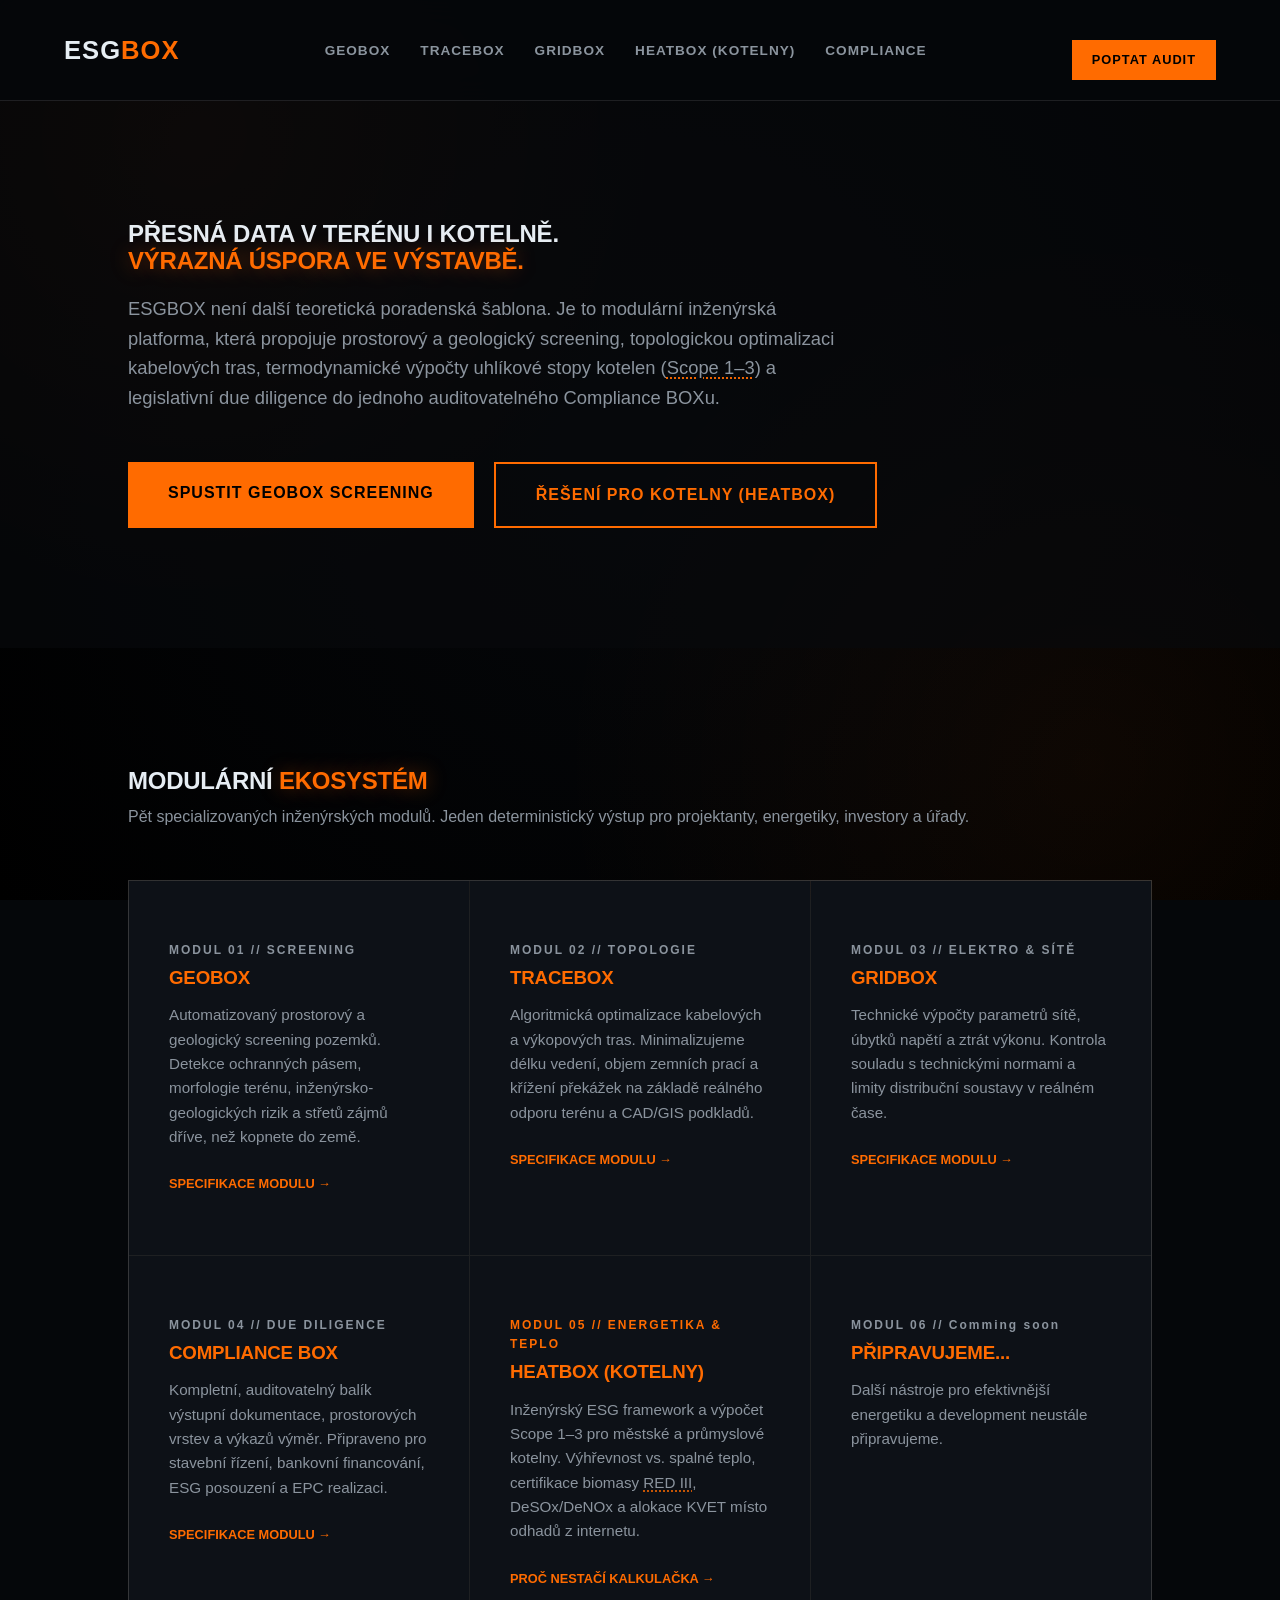
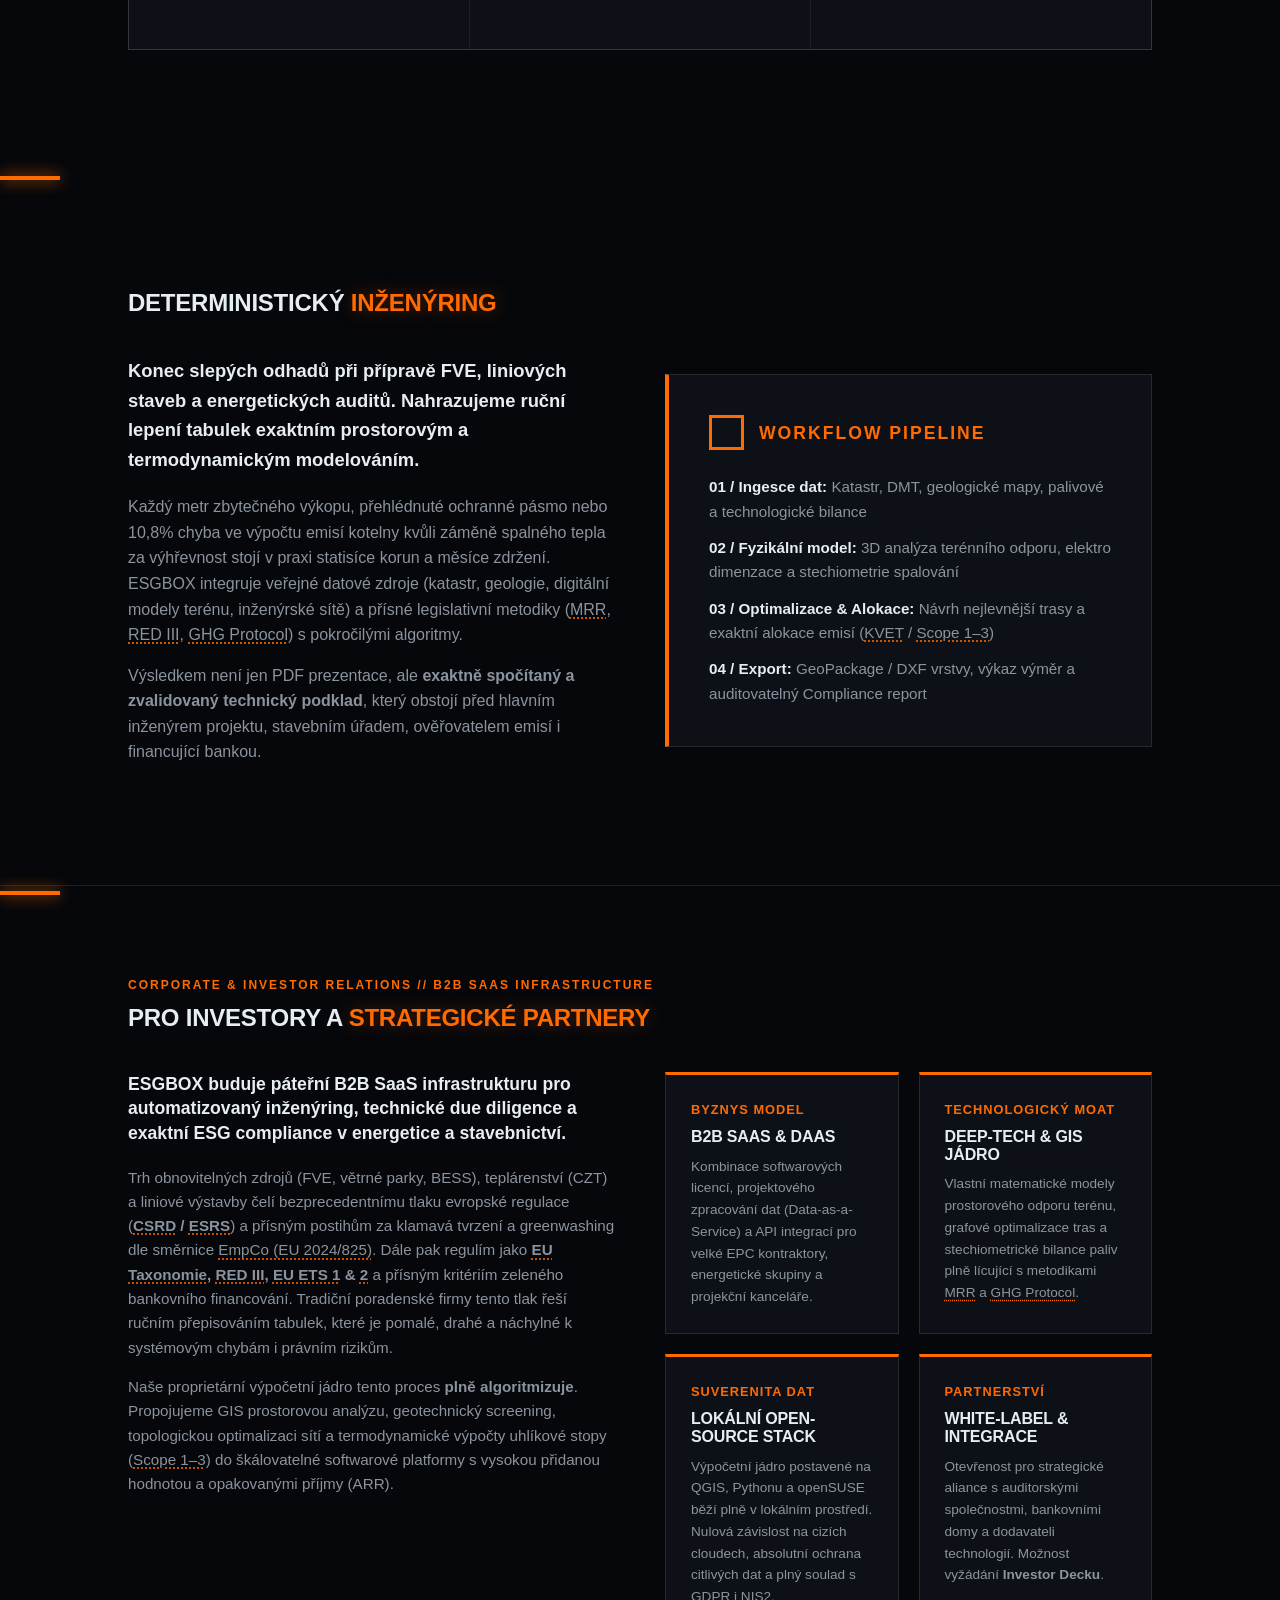
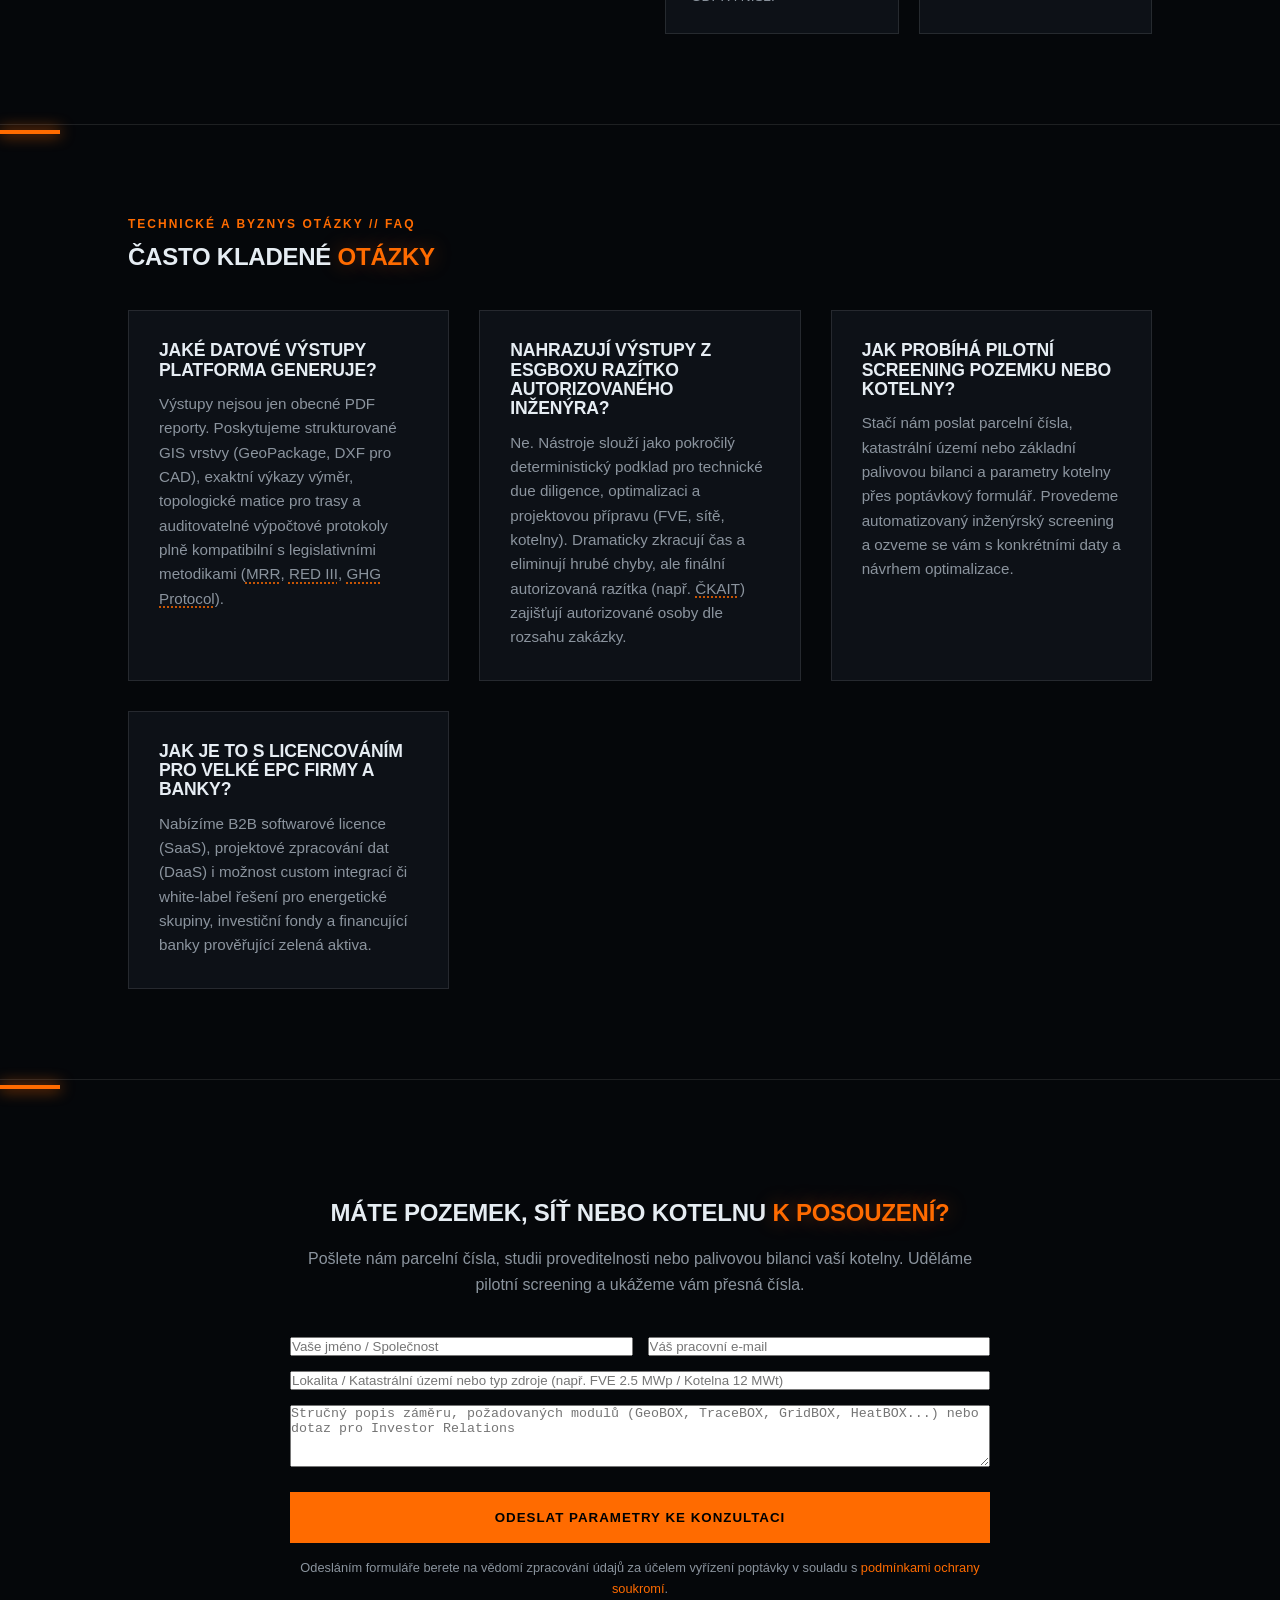
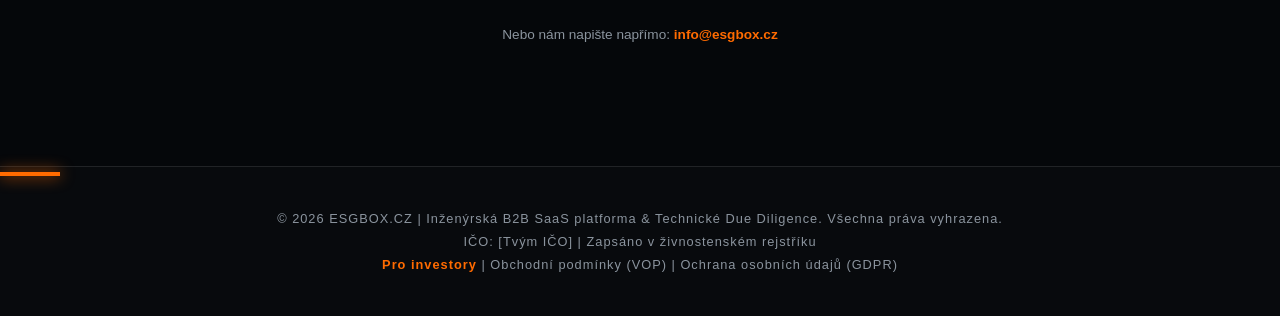
==== commit 6fc909bf: "Update index.html" ====
--- a/index.html
+++ b/index.html
@@ -50,7 +50,6 @@
             <li><a href="services/monitoring.html">GridBOX</a></li>
             <li><a href="services/kotelny.html">HeatBOX (Kotelny)</a></li>
             <li><a href="services/organizace.html">Compliance</a></li>
-            
         </ul>
         <a href="#contact" class="cta-button" style="padding: 10px 20px; font-size: 0.8rem;">Poptat audit</a>
     </nav>
@@ -77,16 +76,6 @@
               <a href="services/kotelny.html" class="cta-button" style="background: transparent; border: 2px solid var(--accent-color); color: var(--accent-color);">Řešení pro kotelny (HeatBOX)</a>
           </div>
       </div>
-    </section></div>        <div class="hero-content">
-            <h1>Přesná data v terénu i kotelně. <br><span class="highlight">Výrazná úspora ve výstavbě.</span></h1>
-            <p style="color: var(--text-dim); max-width: 720px; font-size: 1.15rem; margin-bottom: 30px; margin-top: 20px;">
-                ESGBOX není další teoretická poradenská šablona. Je to modulární inženýrská platforma, která propojuje prostorový a geologický screening, topologickou optimalizaci kabelových tras, termodynamické výpočty uhlíkové stopy kotelen (<a href="https://ghgprotocol.org/corporate-standard" target="_blank" rel="noopener noreferrer" class="leg-link" title="GHG Protocol Corporate Accounting and Reporting Standard">Scope 1–3</a>) a legislativní due diligence do jednoho auditovatelného Compliance BOXu.
-            </p>
-            <div style="display: flex; gap: 20px; flex-wrap: wrap;">
-                <a href="services/analyza.html" class="cta-button">Spustit GeoBOX screening</a>
-                <a href="services/kotelny.html" class="cta-button" style="background: transparent; border: 2px solid var(--accent-color); color: var(--accent-color);">Řešení pro kotelny (HeatBOX)</a>
-            </div>
-        </div>
     </section>
 
     <!-- Services Grid - Rozcestník modulů -->
@@ -139,7 +128,6 @@
                 <div style="font-size: 0.75rem; color: var(--text-dim); letter-spacing: 2px; margin-bottom: 8px; font-weight: 700;">MODUL 06 // Comming soon</div>
                 <h3>Připravujeme...</h3>
                 <p>Další nástroje pro efektivnější energetiku a development neustále připravujeme.</p>
-        
             </div>
         </div>
     </section>
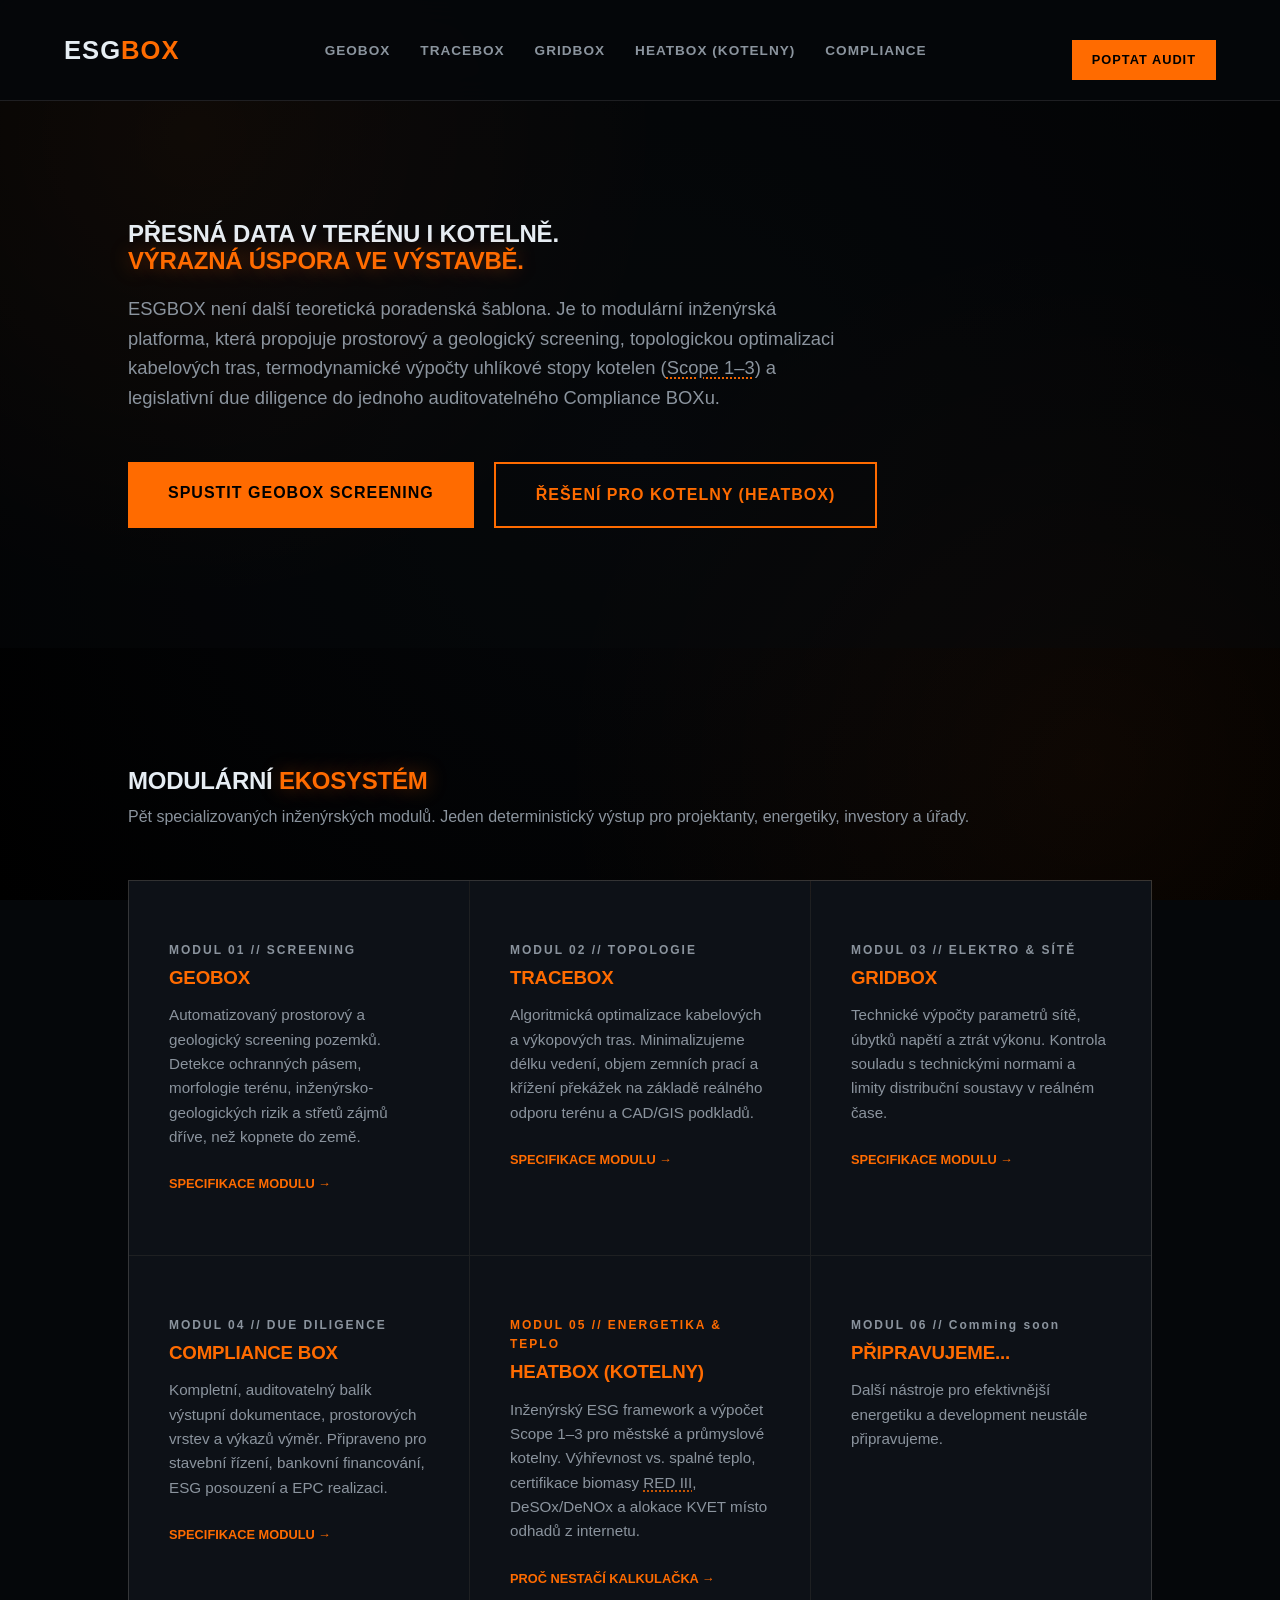
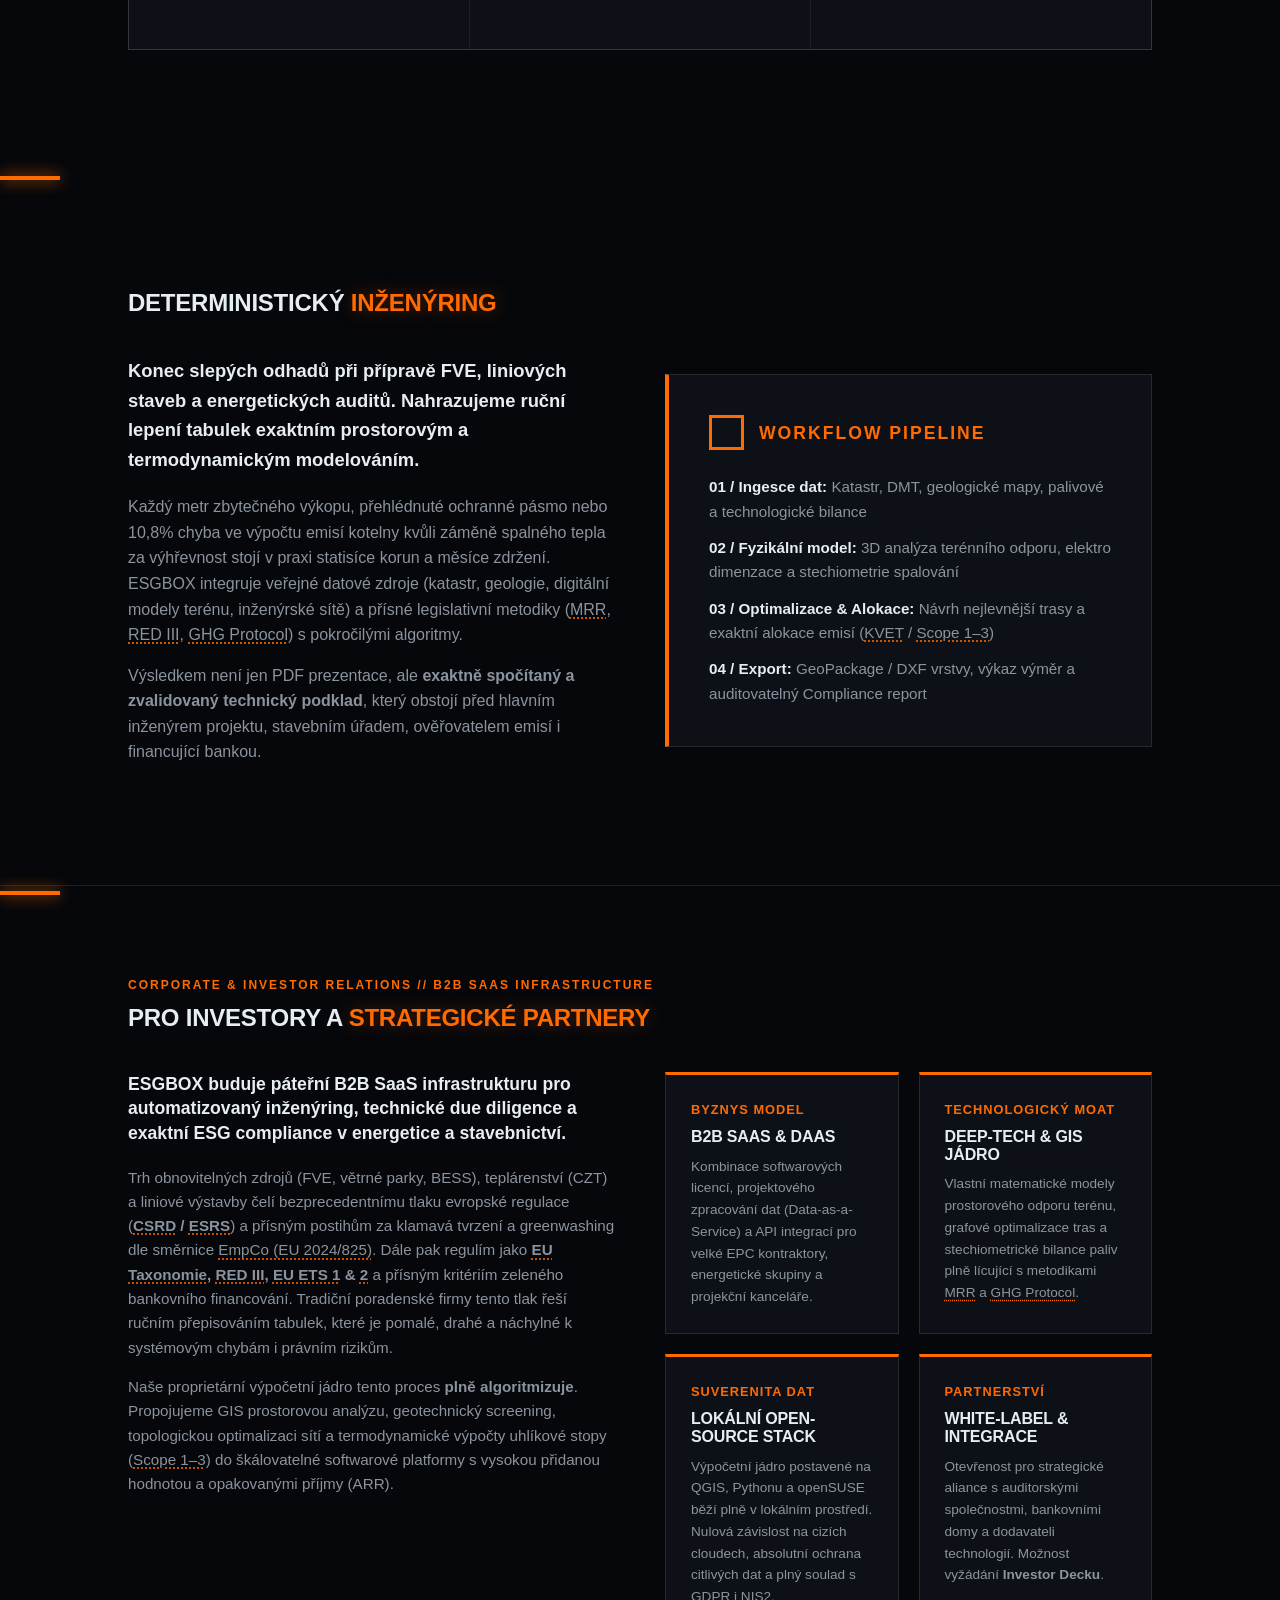
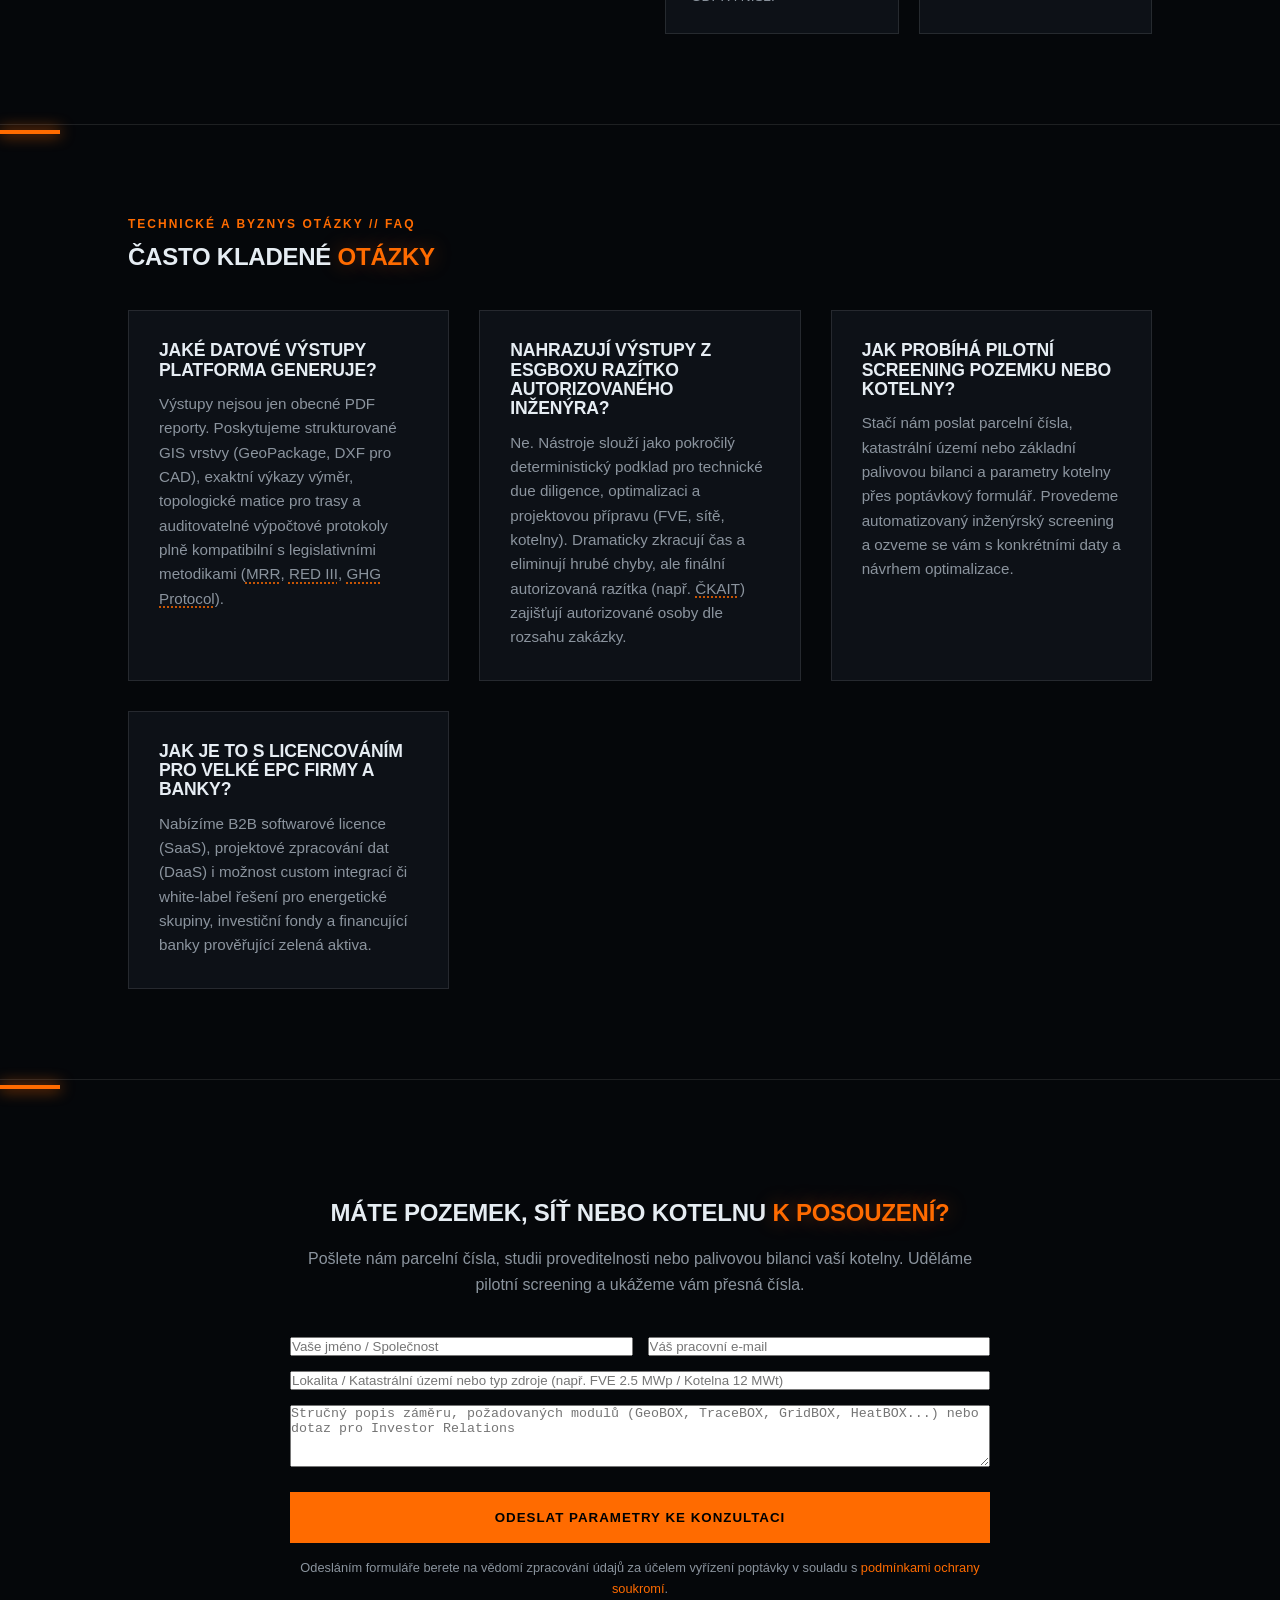
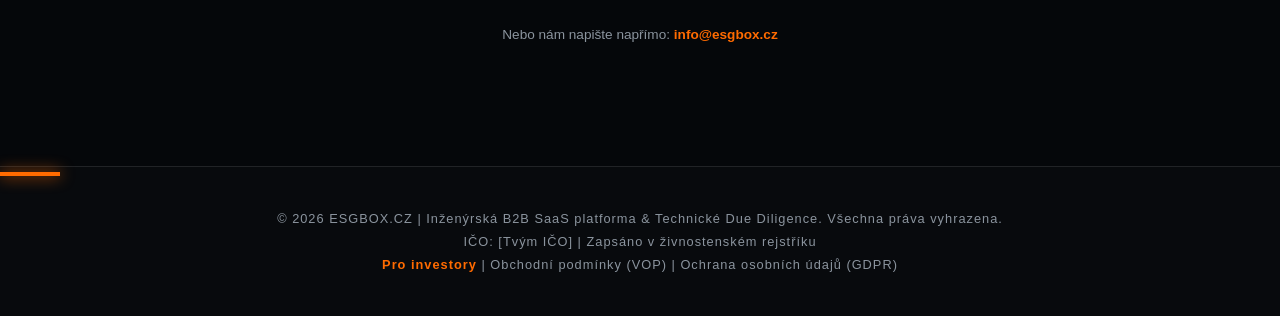
==== commit 7b28acac: "Update index.html" ====
--- a/index.html
+++ b/index.html
@@ -57,13 +57,13 @@
     <!-- Hero Sekce -->
     <section id="hero" style="position: relative; overflow: hidden;">
       <!-- Pozadí s plynulou videosmyčkou deep-tech ESG energetiky -->
-      <video autoplay muted loop playsinline style="position: absolute; top: 0; left: 0; width: 100%; height: 100%; object-fit: cover; z-index: 0; opacity: 0.25; pointer-events: none;">
+      <video autoplay muted loop playsinline style="position: absolute; top: 0; left: 0; width: 100%; height: 100%; object-fit: cover; z-index: 0; opacity: 0.85; pointer-events: none;">
           <source src="assets/video.mp4" type="video/mp4">
           Váš prohlížeč nepodporuje přehrávání videí v pozadí.
       </video>
 
       <!-- Tmavý překryv (overlay) pro zajištění maximální čitelnosti textu -->
-      <div style="position: absolute; top: 0; left: 0; width: 100%; height: 100%; background: rgba(8, 10, 13, 0.65); z-index: 1; pointer-events: none;"></div>
+      <div style="position: absolute; top: 0; left: 0; width: 100%; height: 100%; background: rgba(8, 10, 13, 0.4); z-index: 1; pointer-events: none;"></div>
 
       <!-- Obsah hero sekce musí mít vyšší z-index, aby byl nad videem -->
       <div class="hero-content" style="position: relative; z-index: 2;">
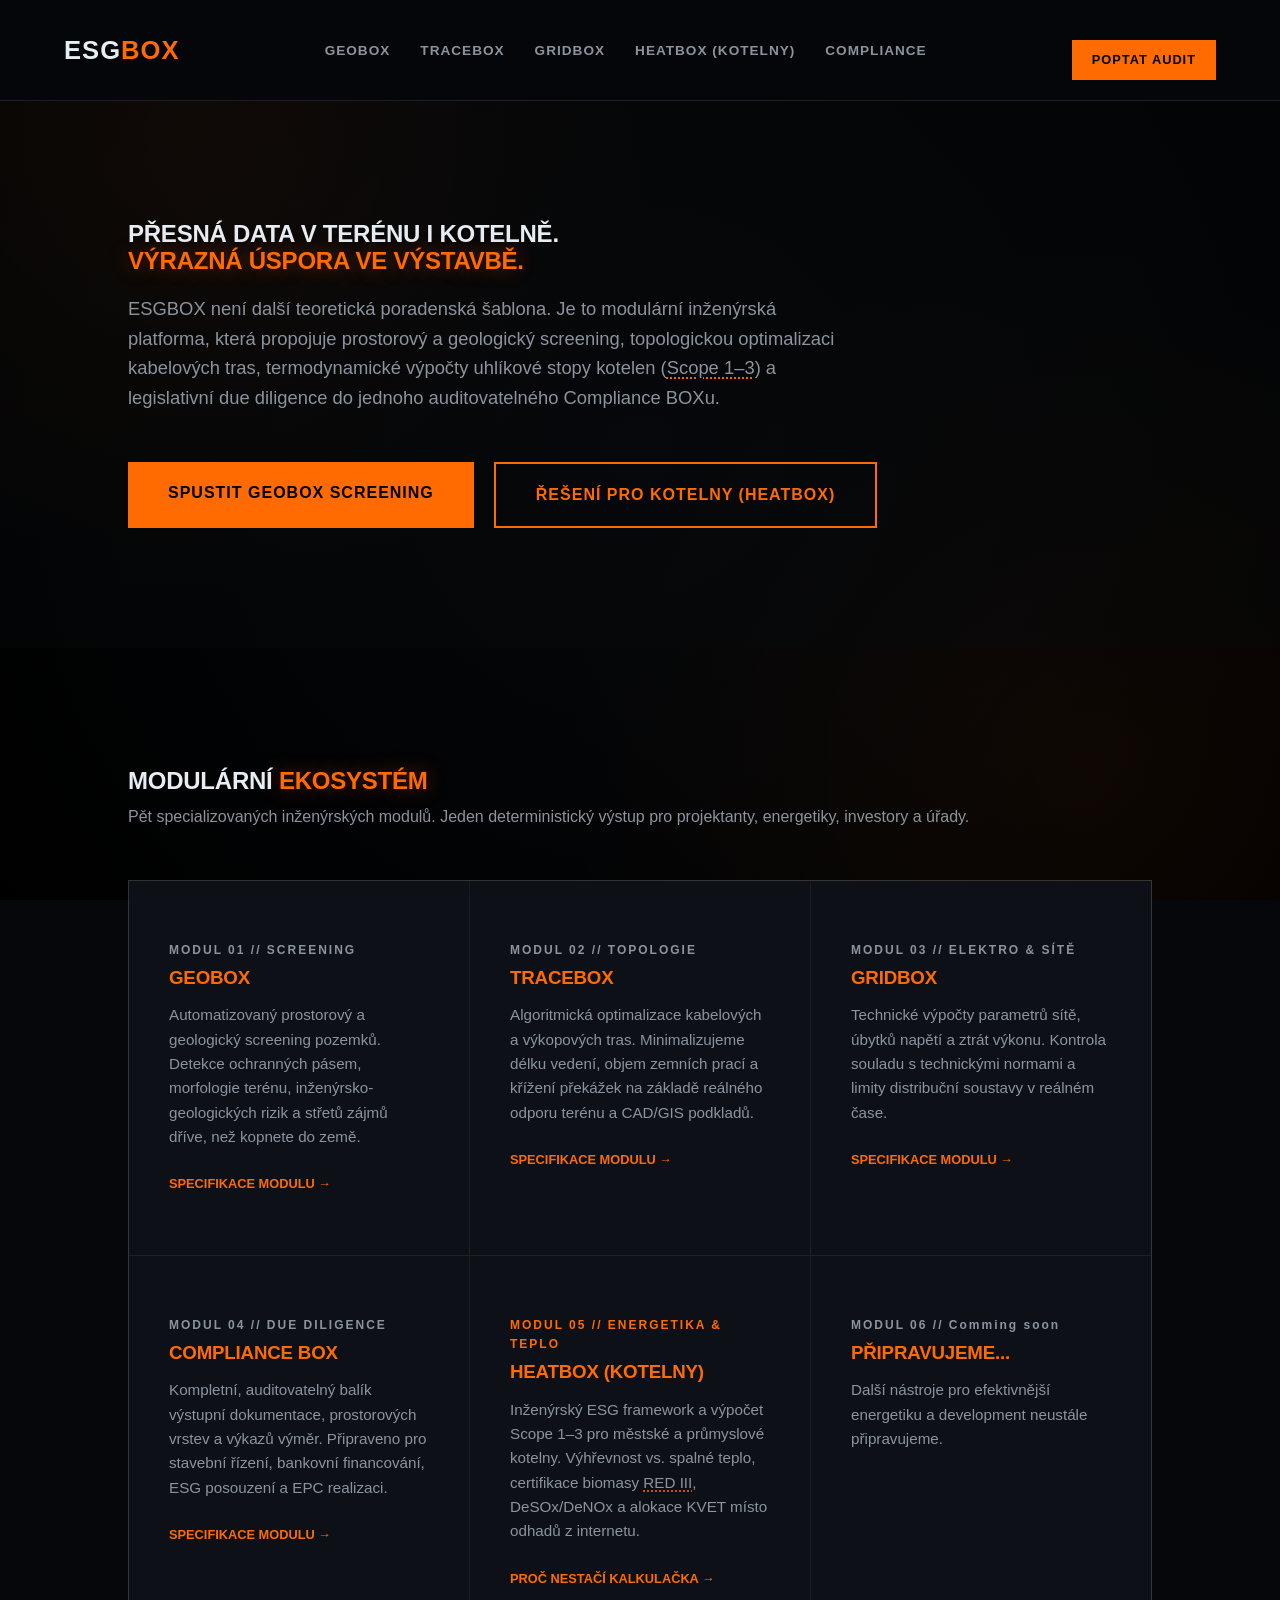
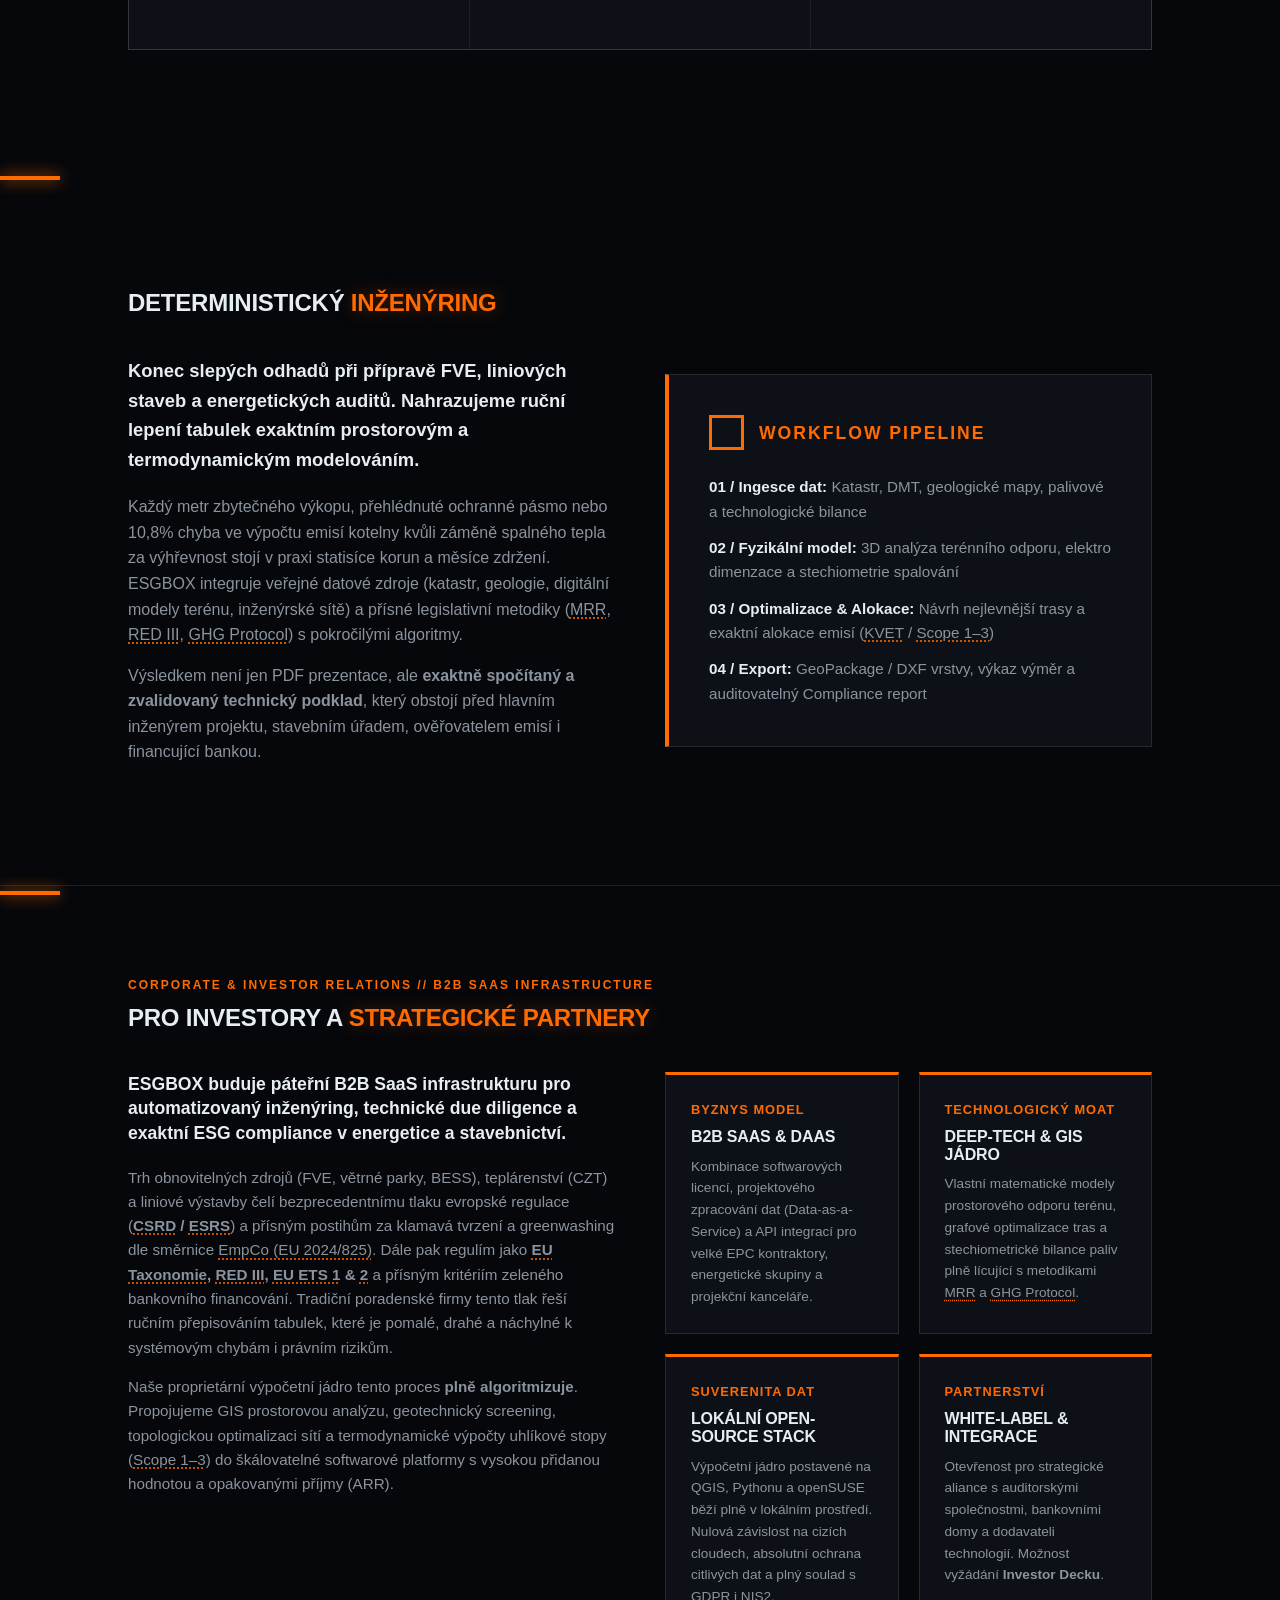
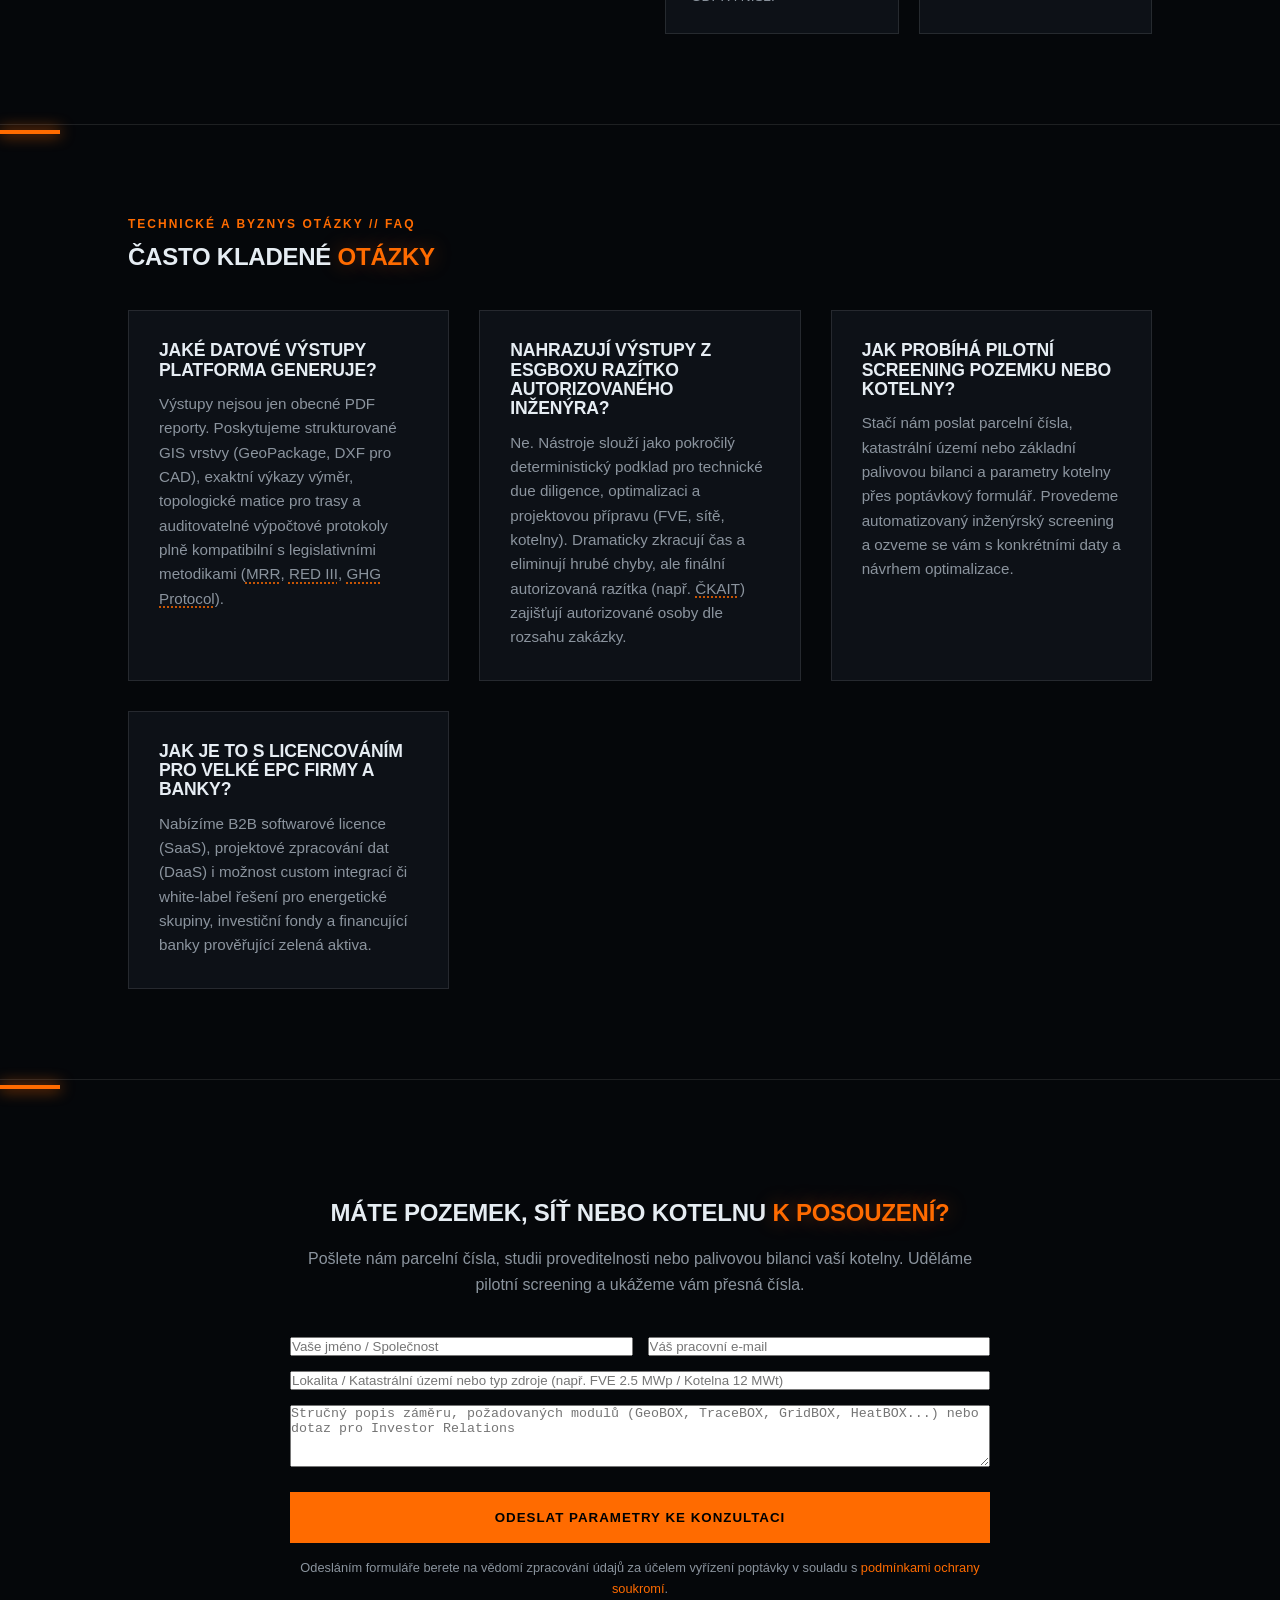
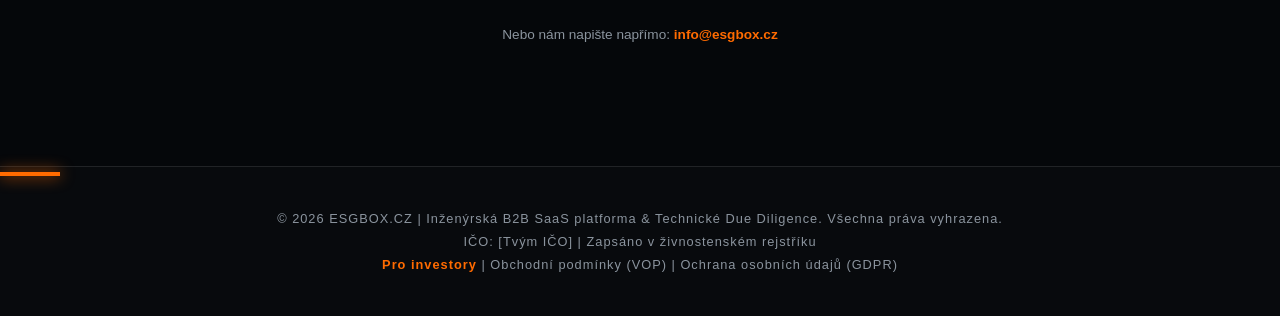
==== commit 575359d2: "Update index.html" ====
--- a/index.html
+++ b/index.html
@@ -57,10 +57,10 @@
     <!-- Hero Sekce -->
     <section id="hero" style="position: relative; overflow: hidden;">
       <!-- Pozadí s plynulou videosmyčkou deep-tech ESG energetiky -->
-      <video autoplay muted loop playsinline style="position: absolute; top: 0; left: 0; width: 100%; height: 100%; object-fit: cover; z-index: 0; opacity: 0.85; pointer-events: none;">
-          <source src="assets/video.mp4" type="video/mp4">
-          Váš prohlížeč nepodporuje přehrávání videí v pozadí.
-      </video>
+    <video autoplay muted loop playsinline style="position: absolute; top: 0; left: 0; width: 100%; height: 100%; object-fit: cover; z-index: 0; opacity: 0.8; pointer-events: none; -webkit-mask-image: radial-gradient(circle at center, black 40%, transparent 95%); mask-image: radial-gradient(circle at center, black 40%, transparent 95%);">
+    <source src="assets/video.mp4" type="video/mp4">
+    Váš prohlížeč nepodporuje přehrávání videí v pozadí.
+</video>
 
       <!-- Tmavý překryv (overlay) pro zajištění maximální čitelnosti textu -->
       <div style="position: absolute; top: 0; left: 0; width: 100%; height: 100%; background: rgba(8, 10, 13, 0.4); z-index: 1; pointer-events: none;"></div>
